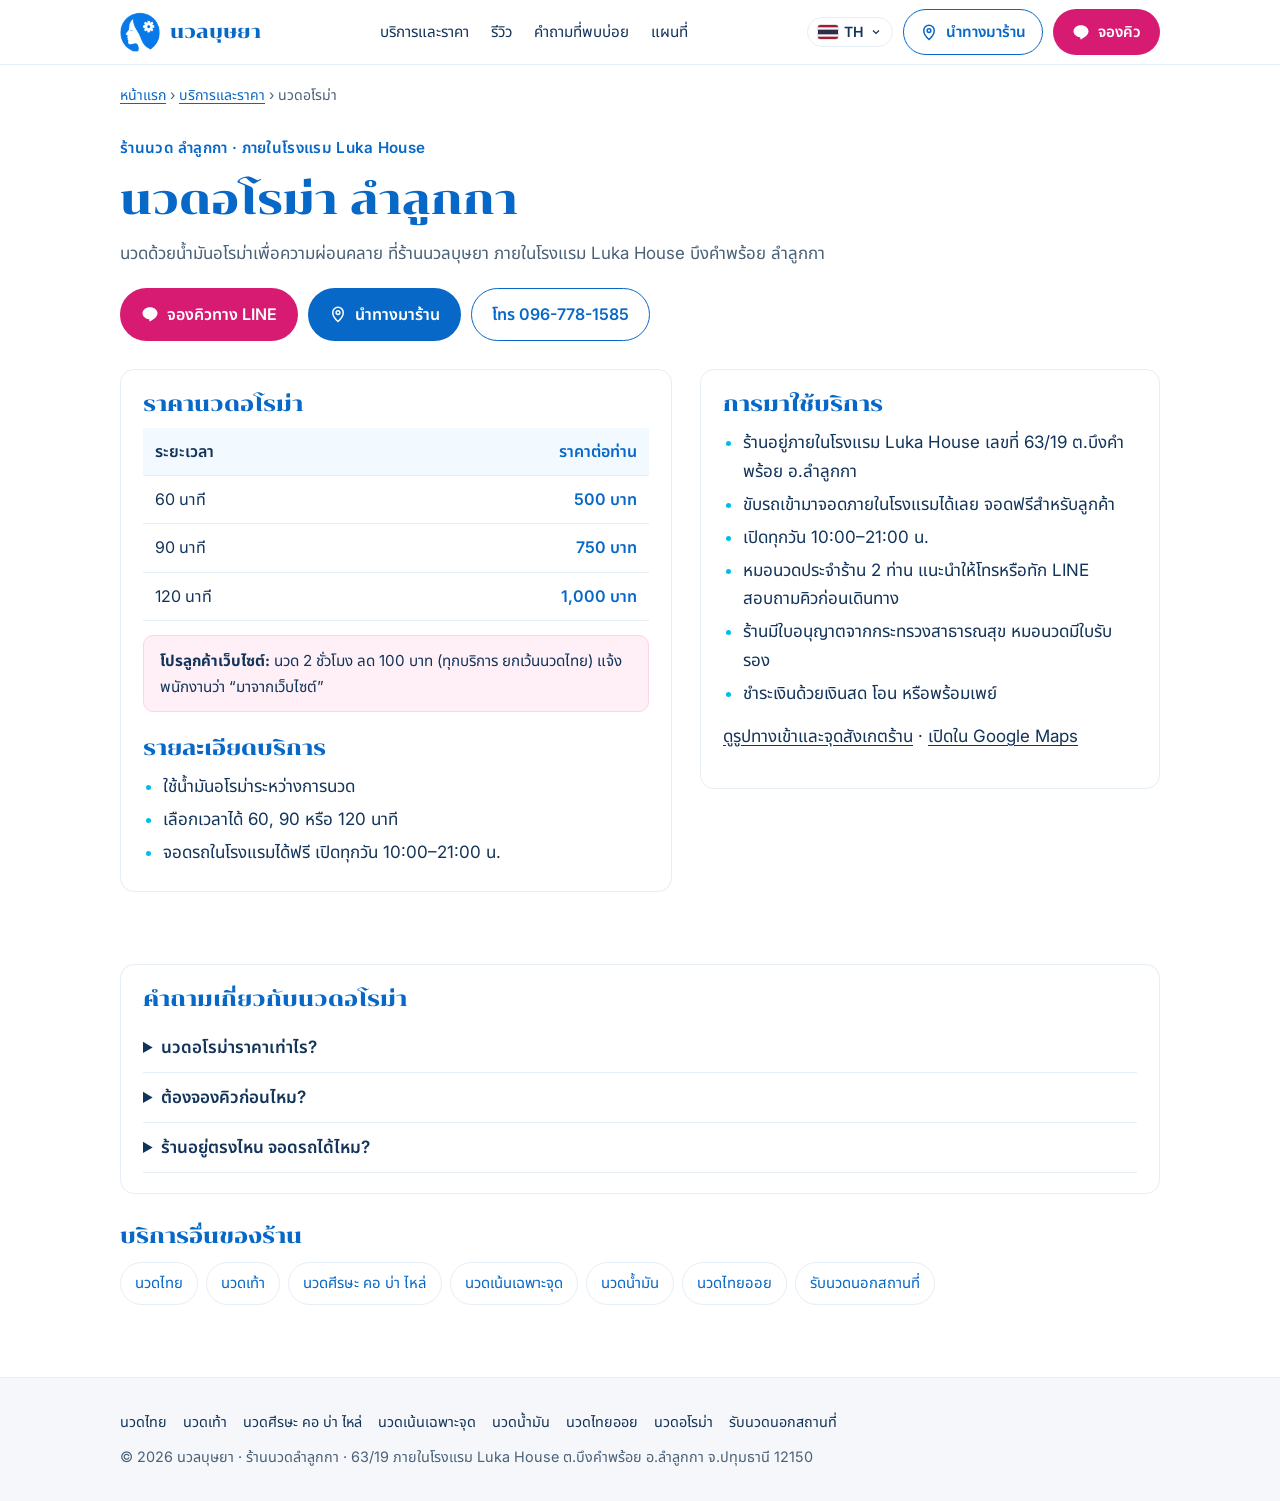
==== aromatherapy/index.html @ 7449d1d4 "Bright Blue Minimal Wellness redesign New theme.css design system (brand blue/cyan/pink on white, na" ====
<!doctype html>
<html lang="th">
<head>
<meta charset="utf-8">
<meta name="viewport" content="width=device-width, initial-scale=1">
<!-- Google Tag Manager -->
<script id="gtm-loader">(function(w,d,s,l,i){w[l]=w[l]||[];w[l].push({'gtm.start':
new Date().getTime(),event:'gtm.js'});var f=d.getElementsByTagName(s)[0],
j=d.createElement(s),dl=l!='dataLayer'?'&l='+l:'';j.async=true;j.src=
'https://www.googletagmanager.com/gtm.js?id='+i+dl;f.parentNode.insertBefore(j,f);
})(window,document,'script','dataLayer','GTM-5KD9B98P');</script>
<script src="/scripts/track.js" defer></script>
<!-- End Google Tag Manager -->
<script src="/scripts/lang-menu.js" defer></script>
<title>นวดอโรม่า ลำลูกกา 500 บาท/60 นาที | นวลบุษยา Luka House</title>
<meta name="description" content="นวดอโรม่าที่ร้านนวลบุษยา ในโรงแรม Luka House บึงคำพร้อย ลำลูกกา 60 นาที 500 บาท · 90 นาที 750 บาท · 120 นาที 1,000 บาท เปิดทุกวัน 10:00–21:00 น. จอดรถฟรี โทร 096-778-1585">
<link rel="canonical" href="https://nualbusaya.com/aromatherapy/">
<link rel="icon" type="image/png" sizes="256x256" href="/favicon.png">
<link rel="apple-touch-icon" sizes="256x256" href="/favicon.png">
<meta property="og:type" content="website">
<meta property="og:url" content="https://nualbusaya.com/aromatherapy/">
<meta property="og:title" content="นวดอโรม่า ลำลูกกา 500 บาท/60 นาที | นวลบุษยา Luka House">
<meta property="og:description" content="นวดอโรม่าที่ร้านนวลบุษยา ในโรงแรม Luka House บึงคำพร้อย ลำลูกกา 60 นาที 500 บาท · 90 นาที 750 บาท · 120 นาที 1,000 บาท เปิดทุกวัน 10:00–21:00 น. จอดรถฟรี โทร 096-778-1585">
<meta property="og:image" content="https://nualbusaya.com/img/shop-thai-massage.jpg">
<meta property="og:locale" content="th_TH">
<meta property="og:site_name" content="นวลบุษยา Nualbusaya">
<meta name="twitter:card" content="summary_large_image">
<meta name="theme-color" content="#4e6b55">
<link rel="preconnect" href="https://fonts.googleapis.com">
<link rel="preconnect" href="https://fonts.gstatic.com" crossorigin>
<link href="https://fonts.googleapis.com/css2?family=Chonburi&family=Inter:wght@400;500;600&family=Noto+Sans+Thai:wght@400;500;600&family=Noto+Serif+Thai:wght@500;600&display=swap" rel="stylesheet">
<link rel="stylesheet" href="/styles/site.css">
<link rel="stylesheet" href="/styles/theme.css">
<script type="application/ld+json">
{
  "@context": "https://schema.org",
  "@graph": [
    {
      "@type": "HealthAndBeautyBusiness",
      "@id": "https://nualbusaya.com/#business",
      "name": "นวลบุษยา Nualbusaya",
      "url": "https://nualbusaya.com/",
      "telephone": "+66967781585",
      "address": {
        "@type": "PostalAddress",
        "streetAddress": "63/19 ภายในโรงแรม Luka House ตำบลบึงคำพร้อย",
        "addressLocality": "ลำลูกกา",
        "addressRegion": "ปทุมธานี",
        "postalCode": "12150",
        "addressCountry": "TH"
      }
    },
    {
      "@type": "Service",
      "@id": "https://nualbusaya.com/aromatherapy/#service",
      "name": "นวดอโรม่า",
      "alternateName": "Aromatherapy Massage",
      "serviceType": "นวดอโรม่า",
      "description": "นวดด้วยน้ำมันอโรม่าเพื่อความผ่อนคลาย ที่ร้านนวลบุษยา ภายในโรงแรม Luka House บึงคำพร้อย ลำลูกกา",
      "url": "https://nualbusaya.com/aromatherapy/",
      "provider": {
        "@id": "https://nualbusaya.com/#business"
      },
      "areaServed": {
        "@type": "City",
        "name": "ลำลูกกา"
      },
      "offers": [
        {
          "@type": "Offer",
          "name": "นวดอโรม่า 60 นาที",
          "price": 500,
          "priceCurrency": "THB",
          "url": "https://nualbusaya.com/aromatherapy/"
        },
        {
          "@type": "Offer",
          "name": "นวดอโรม่า 90 นาที",
          "price": 750,
          "priceCurrency": "THB",
          "url": "https://nualbusaya.com/aromatherapy/"
        },
        {
          "@type": "Offer",
          "name": "นวดอโรม่า 120 นาที",
          "price": 1000,
          "priceCurrency": "THB",
          "url": "https://nualbusaya.com/aromatherapy/"
        }
      ]
    },
    {
      "@type": "BreadcrumbList",
      "itemListElement": [
        {
          "@type": "ListItem",
          "position": 1,
          "name": "นวลบุษยา",
          "item": "https://nualbusaya.com/"
        },
        {
          "@type": "ListItem",
          "position": 2,
          "name": "บริการและราคา",
          "item": "https://nualbusaya.com/#menu"
        },
        {
          "@type": "ListItem",
          "position": 3,
          "name": "นวดอโรม่า",
          "item": "https://nualbusaya.com/aromatherapy/"
        }
      ]
    }
  ]
}
</script>
</head>
<body>
<!-- Google Tag Manager (noscript) -->
<noscript><iframe src="https://www.googletagmanager.com/ns.html?id=GTM-5KD9B98P" height="0" width="0" style="display:none;visibility:hidden" title="Google Tag Manager"></iframe></noscript>
<!-- End Google Tag Manager (noscript) -->
<a class="skip-link" href="#top">ข้ามไปเนื้อหาหลัก</a>
<header>
  <div class="wrap bar">
    <a class="brand" href="/" aria-label="นวลบุษยา หน้าแรก">
      <img src="/img/icon-blue.png" alt="" width="40" height="40">
      <b>นวลบุษยา</b>
    </a>
    <nav aria-label="เมนูหลัก">
      <a href="/#menu">บริการและราคา</a>
      <a href="/#reviews">รีวิว</a>
      <a href="/#faq">คำถามที่พบบ่อย</a>
      <a href="/#location">แผนที่</a>
    </nav>
    <div class="header-actions">
    <details class="lang-menu">
      <summary aria-label="เปลี่ยนภาษา / Change language"><img src="/img/flag-th.svg" alt="" width="20" height="14"><span>TH</span><svg class="caret" viewBox="0 0 24 24" fill="none" stroke="currentColor" stroke-width="2.4" aria-hidden="true"><path d="m6 9 6 6 6-6"/></svg></summary>
      <ul>
        <li><a href="/aromatherapy/" lang="th" hreflang="th" aria-current="true"><img src="/img/flag-th.svg" alt="" width="20" height="14">ภาษาไทย</a></li>
        <li><a href="/en/" lang="en" hreflang="en"><img src="/img/flag-gb.svg" alt="" width="20" height="14">English</a></li>
      </ul>
    </details>
    <a class="btn btn-ghost header-directions" href="https://www.google.com/maps/dir/?api=1&amp;destination=13.9320524,100.7484876" target="_blank" rel="noopener" style="padding:9px 16px;font-size:.95rem"><svg viewBox="0 0 24 24" fill="none" stroke="currentColor" stroke-width="2" aria-hidden="true"><path d="M12 22s7-6.1 7-12a7 7 0 1 0-14 0c0 5.9 7 12 7 12z"/><circle cx="12" cy="10" r="2.5"/></svg>นำทางมาร้าน</a>
    <a class="btn btn-book header-book" href="https://line.me/R/ti/p/@288ojpuq" target="_blank" rel="noopener"><svg viewBox="0 0 24 24" fill="currentColor" aria-hidden="true"><path d="M12 3C6.5 3 2 6.6 2 11c0 3.9 3.5 7.2 8.3 7.9.3.1.8.2.9.5.1.3.1.7 0 1l-.1.9c0 .3-.2 1 .9.5s5.9-3.5 8-5.9C21.4 14.3 22 12.7 22 11c0-4.4-4.5-8-10-8z"/></svg>จองคิว</a>
    </div>
  </div>
</header>

<main id="top">
  <div class="wrap crumbs"><a href="/">หน้าแรก</a> › <a href="/#menu">บริการและราคา</a> › นวดอโรม่า</div>
  <section class="page-hero">
    <div class="wrap">
      <div class="eyebrow">ร้านนวด ลำลูกกา · ภายในโรงแรม Luka House</div>
      <h1>นวดอโรม่า ลำลูกกา</h1>
      <p class="lead">นวดด้วยน้ำมันอโรม่าเพื่อความผ่อนคลาย ที่ร้านนวลบุษยา ภายในโรงแรม Luka House บึงคำพร้อย ลำลูกกา</p>
      <div class="btns">
          <a class="btn btn-primary" href="https://www.google.com/maps/dir/?api=1&amp;destination=13.9320524,100.7484876" target="_blank" rel="noopener"><svg viewBox="0 0 24 24" fill="none" stroke="currentColor" stroke-width="2" aria-hidden="true"><path d="M12 22s7-6.1 7-12a7 7 0 1 0-14 0c0 5.9 7 12 7 12z"/><circle cx="12" cy="10" r="2.5"/></svg>นำทางมาร้าน</a>
          <a class="btn btn-ghost" href="tel:+66967781585">โทร 096-778-1585</a>
          <a class="btn btn-book" href="https://line.me/R/ti/p/@288ojpuq" target="_blank" rel="noopener"><svg viewBox="0 0 24 24" fill="currentColor" aria-hidden="true"><path d="M12 3C6.5 3 2 6.6 2 11c0 3.9 3.5 7.2 8.3 7.9.3.1.8.2.9.5.1.3.1.7 0 1l-.1.9c0 .3-.2 1 .9.5s5.9-3.5 8-5.9C21.4 14.3 22 12.7 22 11c0-4.4-4.5-8-10-8z"/></svg>จองคิวทาง LINE</a>
        </div>
    </div>
  </section>
  <section style="padding-top:20px">
    <div class="wrap page-grid">
      <div class="panel">
        <h2>ราคานวดอโรม่า</h2>
        <table class="price-table">
          <thead><tr><th scope="col">ระยะเวลา</th><th scope="col">ราคาต่อท่าน</th></tr></thead>
          <tbody>
              <tr><td>60 นาที</td><td>500 บาท</td></tr>
              <tr><td>90 นาที</td><td>750 บาท</td></tr>
              <tr><td>120 นาที</td><td>1,000 บาท</td></tr>
          </tbody>
        </table>
        <p class="promo-note"><strong>โปรลูกค้าเว็บไซต์:</strong> นวด 2 ชั่วโมง ลด 100 บาท (ทุกบริการ ยกเว้นนวดไทย) แจ้งพนักงานว่า “มาจากเว็บไซต์”</p>
        <h2 style="margin-top:22px">รายละเอียดบริการ</h2>
        <ul class="ticks">
            <li>ใช้น้ำมันอโรม่าระหว่างการนวด</li>
            <li>เลือกเวลาได้ 60, 90 หรือ 120 นาที</li>
            <li>จอดรถในโรงแรมได้ฟรี เปิดทุกวัน 10:00–21:00 น.</li>
        </ul>
      </div>
      <div class="panel">
        <h2>การมาใช้บริการ</h2>
        <ul class="ticks">
            <li>ร้านอยู่ภายในโรงแรม Luka House เลขที่ 63/19 ต.บึงคำพร้อย อ.ลำลูกกา</li>
            <li>ขับรถเข้ามาจอดภายในโรงแรมได้เลย จอดฟรีสำหรับลูกค้า</li>
            <li>เปิดทุกวัน 10:00–21:00 น.</li>
            <li>หมอนวดประจำร้าน 2 ท่าน แนะนำให้โทรหรือทัก LINE สอบถามคิวก่อนเดินทาง</li>
            <li>ร้านมีใบอนุญาตจากกระทรวงสาธารณสุข หมอนวดมีใบรับรอง</li>
            <li>ชำระเงินด้วยเงินสด โอน หรือพร้อมเพย์</li>
          </ul>
        <p style="margin-top:14px"><a href="/#photos">ดูรูปทางเข้าและจุดสังเกตร้าน</a> · <a href="https://maps.google.com/?cid=15830764363691679197" target="_blank" rel="noopener">เปิดใน Google Maps</a></p>
      </div>
    </div>
  </section>
  <section style="padding-top:0">
    <div class="wrap">
      <div class="panel faq-mini">
        <h2>คำถามเกี่ยวกับนวดอโรม่า</h2>
        <details><summary>นวดอโรม่าราคาเท่าไร?</summary><p>60 นาที 500 บาท · 90 นาที 750 บาท · 120 นาที 1,000 บาท ราคาต่อท่าน</p></details>
        <details><summary>ต้องจองคิวก่อนไหม?</summary><p>ร้านมีหมอนวดประจำ 2 ท่าน แนะนำให้โทร 096-778-1585 หรือทัก LINE @288ojpuq สอบถามคิวก่อนเดินทาง</p></details>
        <details><summary>ร้านอยู่ตรงไหน จอดรถได้ไหม?</summary><p>อยู่ภายในโรงแรม Luka House ต.บึงคำพร้อย อ.ลำลูกกา ขับรถเข้ามาจอดภายในโรงแรมได้ฟรี</p></details>
      </div>
      <h2 style="margin:28px 0 12px;font-size:1.3rem">บริการอื่นของร้าน</h2>
      <ul class="other-services"><li><a href="/thai-massage/">นวดไทย</a></li><li><a href="/foot-massage/">นวดเท้า</a></li><li><a href="/head-neck-shoulder/">นวดศีรษะ คอ บ่า ไหล่</a></li><li><a href="/deep-tissue/">นวดเน้นเฉพาะจุด</a></li><li><a href="/oil-massage/">นวดน้ำมัน</a></li><li><a href="/thai-oil/">นวดไทยออย</a></li><li><a href="/outcall/">รับนวดนอกสถานที่</a></li></ul>
    </div>
  </section>
</main>
<footer>
  <div class="wrap row" style="flex-direction:column;align-items:flex-start;gap:10px">
    <nav class="footer-links" aria-label="บริการทั้งหมด"><a href="/thai-massage/">นวดไทย</a><a href="/foot-massage/">นวดเท้า</a><a href="/head-neck-shoulder/">นวดศีรษะ คอ บ่า ไหล่</a><a href="/deep-tissue/">นวดเน้นเฉพาะจุด</a><a href="/oil-massage/">นวดน้ำมัน</a><a href="/thai-oil/">นวดไทยออย</a><a href="/aromatherapy/">นวดอโรม่า</a><a href="/outcall/">รับนวดนอกสถานที่</a></nav>
    <span>© 2026 นวลบุษยา · ร้านนวดลำลูกกา · 63/19 ภายในโรงแรม Luka House ต.บึงคำพร้อย อ.ลำลูกกา จ.ปทุมธานี 12150</span>
  </div>
</footer>
<div class="dock" aria-label="นำทางและติดต่อร้าน">
  <a class="btn btn-primary" href="https://www.google.com/maps/dir/?api=1&amp;destination=13.9320524,100.7484876" target="_blank" rel="noopener">นำทางมาร้าน</a>
  <a class="btn btn-ghost" href="tel:+66967781585">โทร</a>
  <a class="btn btn-book" href="https://line.me/R/ti/p/@288ojpuq" target="_blank" rel="noopener">จองคิว LINE</a>
</div>
</body>
</html>
---- styles/site.css ----
/* Generated from index.html by tools/build_pages.py; do not edit by hand. */
:root{
  --bg:#f7f2ea; --surface:#fffdf9; --ink:#2f2a24; --muted:#6f665c;
  --brown:#6b4e2e; --gold:#a27b4b; --sage:#4e6b55; --sage-soft:#e6ece4;
  --line:#e7ddd0; --line-green:#087c38; --radius:14px;
  --shadow:0 1px 2px rgba(47,42,36,.06),0 8px 24px rgba(47,42,36,.06);
}
*{box-sizing:border-box}
html{scroll-behavior:smooth}
body{margin:0;background:var(--bg);color:var(--ink);font:400 17px/1.7 "Noto Sans Thai",system-ui,sans-serif;-webkit-font-smoothing:antialiased}
img{max-width:100%;display:block}
a{color:inherit}
h1,h2,h3{font-family:"Noto Serif Thai",serif;font-weight:600;line-height:1.3;margin:0;color:var(--brown)}
.wrap{max-width:1080px;margin:0 auto;padding:0 20px}
.en{display:block;font:500 .78em/1.4 "Noto Sans Thai",sans-serif;color:var(--muted);letter-spacing:.02em}

/* header */
header{position:sticky;top:0;z-index:20;background:rgba(247,242,234,.92);backdrop-filter:blur(8px);border-bottom:1px solid var(--line)}
.bar{display:flex;align-items:center;justify-content:space-between;height:64px}
.brand{display:flex;align-items:center;gap:10px;text-decoration:none}
.brand img{height:40px;width:auto}
.brand b{font:600 1.15rem "Noto Serif Thai",serif;color:var(--brown)}
nav{display:flex;gap:22px;font-size:.95rem}
nav a{text-decoration:none;color:var(--muted)}
nav a:hover{color:var(--brown)}
@media (max-width:720px){
  .bar{height:auto;min-height:64px;flex-wrap:wrap;padding-top:10px;gap:8px}
  nav{order:3;flex-basis:100%;min-width:0;flex-wrap:wrap;gap:4px 18px;padding:4px 0 10px;font-size:.85rem;justify-content:center}
  nav a{padding:6px 0}
  section{scroll-margin-top:122px}
}

/* buttons */
.btns{display:flex;flex-wrap:wrap;gap:10px}
.btn{display:inline-flex;align-items:center;gap:8px;padding:12px 20px;border-radius:999px;font-weight:600;text-decoration:none;font-size:1rem;border:1px solid transparent;transition:transform .15s ease,box-shadow .15s ease}
.btn:hover{transform:translateY(-1px);box-shadow:var(--shadow)}
.btn svg{width:18px;height:18px;flex:none}
.btn-primary{background:var(--sage);color:#fff}
.btn-line{background:var(--line-green);color:#fff}
.btn-ghost{background:var(--surface);border-color:var(--line);color:var(--brown)}

/* hero */
.hero{padding:48px 0 40px}
.hero-grid{display:grid;grid-template-columns:1.05fr 1fr;gap:40px;align-items:center}
.eyebrow{color:var(--sage);font-weight:600;font-size:.95rem;margin-bottom:10px}
.hero h1{font-size:clamp(2rem,4.6vw,3.1rem)}
.hero p.lead{color:var(--muted);font-size:1.08rem;margin:14px 0 24px}
.hero-photo{border-radius:20px;overflow:hidden;box-shadow:var(--shadow);aspect-ratio:4/3}
.hero-photo img{width:100%;height:100%;object-fit:cover}
@media (max-width:820px){.hero-grid{grid-template-columns:1fr;gap:28px}.hero{padding-top:28px}}

/* facts */
.facts{display:grid;grid-template-columns:repeat(4,1fr);gap:12px;margin-top:8px}
.fact{background:var(--surface);border:1px solid var(--line);border-radius:var(--radius);padding:16px}
.fact small{display:block;color:var(--muted);font-size:.82rem}
.fact strong{font-weight:600;color:var(--ink)}
@media (max-width:820px){.facts{grid-template-columns:repeat(2,1fr)}}

section{padding:56px 0;scroll-margin-top:64px}
.section-head{margin-bottom:24px}
.section-head p{color:var(--muted);margin:8px 0 0}
h2{font-size:clamp(1.6rem,3vw,2.1rem)}

/* menu */
.menu{display:grid;grid-template-columns:repeat(auto-fill,minmax(min(100%,300px),1fr));gap:14px}
.item{background:var(--surface);border:1px solid var(--line);border-radius:var(--radius);padding:18px 20px}
.item h3{font-size:1.18rem}
.item p{color:var(--muted);font-size:.93rem;margin:6px 0 12px}
.prices{display:grid;grid-template-columns:repeat(3,1fr);gap:6px;margin:0;padding:0;list-style:none}
.prices li{background:var(--sage-soft);border-radius:10px;padding:8px 6px;text-align:center;line-height:1.35}
.prices small{display:block;font-size:.78rem;color:var(--sage)}
.prices b{font-size:1.05rem;color:var(--ink);font-variant-numeric:tabular-nums}
.note{color:var(--muted);font-size:.88rem;margin-top:16px}

/* about */
.about{background:var(--surface);border-top:1px solid var(--line);border-bottom:1px solid var(--line)}
.about-grid{display:grid;grid-template-columns:1fr 1.1fr;gap:40px;align-items:center}
.about-photo{border-radius:20px;overflow:hidden;aspect-ratio:3/4;max-height:520px;box-shadow:var(--shadow)}
.about-photo img{width:100%;height:100%;object-fit:cover;object-position:top}
.checks{list-style:none;padding:0;margin:18px 0 0;display:grid;gap:10px}
.checks li{display:flex;gap:10px;align-items:flex-start}
.checks svg{width:20px;height:20px;color:var(--sage);flex:none;margin-top:4px}
@media (max-width:820px){.about-grid{grid-template-columns:1fr}.about-photo{max-height:420px}}

/* location */
.loc-grid{display:grid;grid-template-columns:1fr 1.3fr;gap:28px;align-items:stretch}
.card{background:var(--surface);border:1px solid var(--line);border-radius:var(--radius);padding:22px}
.card dl{margin:0;display:grid;gap:14px}
.card dt{font-size:.82rem;color:var(--muted)}
.card dd{margin:0;font-weight:500}
.map{border-radius:var(--radius);overflow:hidden;border:1px solid var(--line);min-height:320px}
.map iframe{width:100%;height:100%;min-height:320px;border:0;display:block}
@media (max-width:820px){.loc-grid{grid-template-columns:1fr}}

footer{padding:32px 0 110px;color:var(--muted);font-size:.9rem;border-top:1px solid var(--line)}
footer .row{display:flex;flex-wrap:wrap;gap:16px;justify-content:space-between;align-items:center}
footer a{color:var(--brown)}

/* mobile action bar */
.dock{position:fixed;left:0;right:0;bottom:0;z-index:30;display:none;gap:8px;padding:10px 12px calc(10px + env(safe-area-inset-bottom));background:rgba(255,253,249,.96);border-top:1px solid var(--line);backdrop-filter:blur(8px)}
.dock a{flex:1;min-width:0;justify-content:center;padding:12px 8px;font-size:.95rem;min-height:48px}
.dock a:first-child{flex:1.7}
.visit-hours{color:var(--sage);margin:12px 0 6px}
.visit-arrival{font-size:.9rem;color:var(--muted);margin:14px 0 0}
.visit-arrival a{text-underline-offset:3px}
@media (max-width:720px){.dock{display:flex}footer{padding-bottom:110px}}
@media (min-width:721px){footer{padding-bottom:32px}}
:focus-visible{outline:3px solid var(--gold);outline-offset:2px;border-radius:6px}

/* reviews */
.rv-summary{display:flex;flex-wrap:wrap;align-items:center;gap:14px 20px;margin-bottom:22px}
.rv-score{font:600 2.6rem/1 "Noto Serif Thai",serif;color:var(--brown)}
.stars{color:#e0a526;letter-spacing:1px;font-size:1.05rem}
.rv-count{color:var(--muted);font-size:.92rem}
.rv-grid{display:grid;grid-template-columns:repeat(auto-fill,minmax(min(100%,280px),1fr));gap:14px}
.rv{background:var(--surface);border:1px solid var(--line);border-radius:var(--radius);padding:18px 20px;display:flex;flex-direction:column;gap:10px}
.rv-head{display:flex;align-items:center;gap:10px}
.rv-head img{width:36px;height:36px;border-radius:50%;flex:none;background:var(--sage-soft)}
.rv-head a{font-weight:600;text-decoration:none;color:var(--ink)}
.rv-head small{display:block;color:var(--muted);font-size:.8rem}
.rv p{margin:0;font-size:.95rem;color:var(--ink);display:-webkit-box;-webkit-line-clamp:6;-webkit-box-orient:vertical;overflow:hidden}
.rv-attr{color:var(--muted);font-size:.8rem;margin-top:14px}

/* gallery */
.gal-grid{display:grid;grid-template-columns:repeat(3,1fr);gap:10px}
.gal-grid figure{margin:0;position:relative;border-radius:12px;overflow:hidden;background:var(--sage-soft);aspect-ratio:1/1}
.gal-grid img{width:100%;height:100%;object-fit:cover}
.gal-grid figcaption{position:absolute;left:0;right:0;bottom:0;padding:16px 8px 6px;font-size:.72rem;color:#fff;background:linear-gradient(transparent,rgba(0,0,0,.55))}
.gal-grid figcaption a{color:#fff;text-decoration:none}
@media (max-width:720px){.gal-grid{grid-template-columns:repeat(2,1fr)}}
.skip-link{position:fixed;top:-100px;left:16px;z-index:100;background:var(--surface);color:var(--brown);padding:12px 18px;border:2px solid var(--sage);border-radius:8px}
.skip-link:focus{top:8px}
.hero h1 .hero-service{display:block;font-size:.55em;line-height:1.6;margin-top:8px}
.starting-price{display:inline-block;margin:0 0 16px;padding:8px 14px;background:var(--sage-soft);border-radius:10px;color:#304b36;font-weight:600}
.trust-note{margin:16px 0 0;font-size:.92rem;color:var(--sage)}
@media (max-width:720px){section,.item{scroll-margin-top:180px}.hero{padding-top:24px}}
.faq-list{display:grid;gap:10px}
.faq-list details{background:var(--surface);border:1px solid var(--line);border-radius:var(--radius);padding:16px 20px}
.faq-list summary{cursor:pointer;font-weight:600;color:var(--brown);min-height:24px}
.faq-list p{margin:12px 0 0;color:var(--muted)}
.faq-list a{color:var(--brown)}
.item{scroll-margin-top:130px}
.rv-summary [hidden]{display:none}
@media (prefers-reduced-motion:reduce){html{scroll-behavior:auto}.btn{transition:none}.btn:hover{transform:none}}
.shop-photos{display:grid;grid-template-columns:repeat(4,minmax(0,1fr));gap:14px}
.shop-photos figure{margin:0;min-width:0;background:var(--surface);border:1px solid var(--line);border-radius:var(--radius);overflow:hidden}
.shop-photos a{display:block}
.shop-photos img{width:100%;height:auto;aspect-ratio:3/4;object-fit:cover}
.shop-photos figcaption{padding:12px;font-size:.88rem;color:var(--muted)}
@media (max-width:820px){.shop-photos{grid-template-columns:repeat(2,minmax(0,1fr))}}
@media (max-width:420px){.shop-photos{gap:10px}.shop-photos figcaption{padding:10px;font-size:.8rem}}
.parking-callout{margin:0 0 18px;padding:12px 16px;border-left:4px solid var(--sage);border-radius:0 10px 10px 0;background:var(--sage-soft);color:#304b36;font-size:.98rem}
.hero p.lead{margin-bottom:16px}
.social-icon{display:inline-flex;align-items:center;justify-content:center;width:48px;height:48px;flex:none;border:1px solid var(--line);border-radius:50%;background:var(--surface);color:var(--brown);text-decoration:none}
.social-icon svg{width:24px;height:24px}
.social-icon:hover{background:var(--sage-soft);border-color:var(--sage)}
.social-facebook{color:#0866ff}.social-instagram{color:#a82671}.social-tiktok{color:#202020}
.offer-dialog{width:min(440px,calc(100% - 32px));max-height:calc(100dvh - 40px);padding:28px;border:1px solid var(--line);border-radius:22px;background:var(--surface);color:var(--ink);box-shadow:0 24px 90px #0003;overflow:auto}
.offer-dialog::backdrop{background:rgba(28,35,29,.55)}
.offer-close{position:absolute;right:10px;top:10px;width:44px;height:44px;border:0;border-radius:50%;background:var(--sage-soft);color:var(--brown);font-size:1.5rem;cursor:pointer}
.offer-kicker{color:var(--sage);font-weight:600;font-size:.88rem;margin:10px 32px 12px 0}
.offer-dialog h2{font-size:1.6rem}
.offer-discount{font-size:2rem;font-weight:600;color:var(--sage);margin:14px 0 4px}
.offer-price{margin:0;color:var(--muted)}
.offer-price strong{color:var(--brown);font-size:1.4rem}
.offer-instruction{margin:18px 0 22px}
.offer-dialog .btn{justify-content:center;width:100%}
.offer-reopen{border:1px solid var(--sage);background:var(--sage-soft);color:#304b36;padding:10px 16px;border-radius:10px;font:inherit;cursor:pointer}

/* generated pages */
.crumbs{font-size:.88rem;color:var(--muted);padding-top:18px}
.crumbs a{color:var(--muted)}
.page-hero{padding:28px 0 8px}
.page-hero h1{font-size:clamp(1.8rem,4vw,2.6rem)}
.page-hero .lead{color:var(--muted);font-size:1.06rem;margin:12px 0 20px;max-width:46em}
.page-grid{display:grid;grid-template-columns:1.2fr 1fr;gap:28px;align-items:start}
@media (max-width:820px){.page-grid{grid-template-columns:1fr}}
.panel{background:var(--surface);border:1px solid var(--line);border-radius:var(--radius);padding:20px 22px}
.panel h2{font-size:1.3rem;margin-bottom:10px}
.price-table{width:100%;border-collapse:collapse;font-size:1rem}
.price-table th,.price-table td{text-align:left;padding:10px 4px;border-bottom:1px solid var(--line)}
.price-table td:last-child,.price-table th:last-child{text-align:right;font-weight:600;color:var(--brown)}
.ticks{margin:8px 0 0;padding-left:1.2em}
.ticks li{margin:4px 0}
.promo-note{background:var(--sage-soft);border-radius:var(--radius);padding:12px 16px;margin-top:14px;font-size:.95rem}
.other-services{display:flex;flex-wrap:wrap;gap:8px;margin:0;padding:0;list-style:none}
.other-services a{display:inline-block;padding:8px 14px;border:1px solid var(--line);border-radius:999px;background:var(--surface);text-decoration:none;color:var(--brown);font-size:.93rem}
.faq-mini details{border-bottom:1px solid var(--line);padding:10px 0}
.faq-mini summary{cursor:pointer;font-weight:600}
.footer-links{display:flex;flex-wrap:wrap;gap:6px 16px;font-size:.9rem}
.footer-links a{color:var(--muted)}
.lang-switch{font-size:.9rem;color:var(--muted)}
.page-gallery{max-width:760px;border-radius:var(--radius)}
/* language dropdown (shared with generated pages via tools/build_pages.py) */
.header-actions{display:flex;align-items:center;gap:10px}
.lang-menu{position:relative}
.lang-menu summary{list-style:none;display:flex;align-items:center;gap:6px;cursor:pointer;padding:7px 10px;border:1px solid var(--line);border-radius:999px;background:var(--surface);font-size:.88rem;font-weight:600;color:var(--brown);line-height:1}
.lang-menu summary::-webkit-details-marker{display:none}
.lang-menu summary:hover{border-color:var(--gold)}
.lang-menu img{width:20px;height:14px;object-fit:cover;border-radius:2px;box-shadow:0 0 0 1px rgba(0,0,0,.1);flex:none}
.lang-menu .caret{width:12px;height:12px;transition:transform .15s ease}
.lang-menu[open] .caret{transform:rotate(180deg)}
.lang-menu ul{position:absolute;right:0;top:calc(100% + 6px);z-index:40;min-width:160px;margin:0;padding:6px;list-style:none;background:var(--surface);border:1px solid var(--line);border-radius:12px;box-shadow:var(--shadow)}
.lang-menu li a{display:flex;align-items:center;gap:10px;padding:9px 10px;border-radius:8px;text-decoration:none;color:var(--ink);font-size:.93rem}
.lang-menu li a:hover,.lang-menu li a[aria-current="true"]{background:var(--sage-soft)}
@media (max-width:720px){.lang-menu summary span{display:none}}

/* Photo gallery card (homepage Thai massage card and /thai-massage/): swipeable on its own,
   arrows added by scripts/services.js. */
.service-gallery { position: relative; overflow: hidden; }
.service-gallery .service-gallery-track {
  display: flex;
  overflow-x: auto;
  scroll-snap-type: x mandatory;
  overscroll-behavior-x: contain;
  scrollbar-width: none;
}
.service-gallery .service-gallery-track::-webkit-scrollbar { display: none; }
.service-gallery .service-gallery-track:focus-visible { outline: 3px solid var(--wellness-plum); outline-offset: -3px; }
.service-gallery .service-gallery-slide { flex: 0 0 100%; margin: 0; scroll-snap-align: start; }
/* Show the whole photo (owner request): 4:3 frame matches the photos, contain never crops. */
.service-gallery .service-gallery-slide img { display: block; width: 100%; height: auto; aspect-ratio: 4 / 3; object-fit: contain; background: #eee2dd; }
.service-gallery .service-gallery-btn {
  position: absolute;
  top: 50%;
  transform: translateY(-50%);
  display: inline-flex;
  align-items: center;
  justify-content: center;
  width: 40px;
  height: 40px;
  padding: 0;
  border: 0;
  border-radius: 50%;
  background: rgb(253 249 238 / 90%);
  color: var(--wellness-plum);
  box-shadow: 0 2px 8px rgb(42 39 35 / 18%);
  cursor: pointer;
}
.service-gallery .service-gallery-btn[hidden] { display: none; }
.service-gallery .service-gallery-btn svg { width: 20px; height: 20px; }
.service-gallery .service-gallery-prev { left: 10px; }
.service-gallery .service-gallery-next { right: 10px; }
.service-gallery .service-gallery-btn:hover:not(:disabled) { background: var(--wellness-paper); }
.service-gallery .service-gallery-btn:disabled { opacity: .35; cursor: default; }
.service-gallery .service-gallery-btn:focus-visible { outline: 3px solid var(--wellness-plum); outline-offset: 2px; }
.service-gallery .service-gallery-count {
  position: absolute;
  right: 12px;
  bottom: 10px;
  padding: 2px 9px;
  border-radius: 999px;
  background: rgb(42 39 35 / 62%);
  color: #fffcf5;
  font-size: .72rem;
  letter-spacing: .04em;
}
.wellness-services .service-gallery .service-number {
  padding: 2px 8px;
  border-radius: 999px;
  background: rgb(253 249 238 / 85%);
}

/* Entrance photo card in #photos: portrait 3:4 frame like its neighbours, whole photo visible. */
.shop-photos .service-gallery-slide img { aspect-ratio: 3 / 4; object-fit: contain; background: rgb(0 0 0 / 14%); }
.shop-photos .service-gallery .service-gallery-btn { width: 34px; height: 34px; }
.shop-photos .service-gallery .service-gallery-prev { left: 6px; }
.shop-photos .service-gallery .service-gallery-next { right: 6px; }
---- styles/theme.css ----
/* Theme: "Bright Blue Minimal Wellness" (owner-approved brand colors, 22 Nov 2026).
   Loaded LAST on every page. Visual only: content, links, prices and tracking hooks are unchanged.
   Brand: Bright Blue #0879E8, Sky Cyan #00BCEB, Vibrant Pink #FF3792, White.
   Text-on-color uses slightly deeper shades so every label passes WCAG AA (4.5:1):
   blue text/buttons #0868C7 (5.5:1 with white), pink buttons #D81B72 (4.86:1 with white).
   Cyan is never used for text (2.2:1). Remove the <link> to this file to return to the base look. */
:root{
  --blue:#0879E8; --blue-ink:#0868C7; --blue-deep:#0757A8;
  --cyan:#00BCEB; --pink:#FF3792; --pink-ink:#D81B72; --pink-deep:#B8155F;
  --white:#FFFFFF; --navy:#12345A; --blue-50:#F2F9FF; --blue-100:#E5F3FF;
  --gray-50:#F5F7FA; --border:#E5EDF5; --text-muted:#4A6178;
  --font-display:"Chonburi","Noto Serif Thai",serif;
  --font-body:"Inter","Noto Sans Thai",system-ui,sans-serif;

  /* base site tokens (index.html inline CSS + generated pages) */
  --bg:var(--white); --surface:var(--white); --ink:var(--navy); --muted:var(--text-muted);
  --brown:var(--navy); --gold:var(--blue); --sage:var(--blue-ink); --sage-soft:var(--blue-50);
  --line:var(--border); --radius:14px; --shadow:0 6px 20px rgba(18,52,90,.08);

  /* services / reviews / outcall tokens */
  --wellness-ivory:var(--white); --wellness-paper:var(--white);
  --wellness-plum:var(--blue-ink); --wellness-plum-dark:var(--blue-deep);
  --wellness-muted:var(--text-muted); --wellness-gold:var(--blue-ink); --wellness-border:var(--border);
}

body{background:var(--white);color:var(--navy);font-family:var(--font-body)}
h1,h2{font-family:var(--font-display);font-weight:400;letter-spacing:0;color:var(--blue-ink);line-height:1.35}
h3{font-family:var(--font-body);font-weight:600;color:var(--navy);letter-spacing:-.005em}
h2{font-size:clamp(1.7rem,3.4vw,2.4rem)}
.en{color:var(--muted);font-family:var(--font-body)}
a{text-underline-offset:3px}

/* header: white, blue logo, pink booking CTA */
header{background:rgba(255,255,255,.96);border-bottom:1px solid var(--border)}
.brand b{font-family:var(--font-display);font-weight:400;color:var(--blue-ink)}
nav a{color:var(--navy)}
nav a:hover{color:var(--blue-ink)}
.header-actions{display:flex;align-items:center;gap:10px}
.header-book{padding:9px 18px;font-size:.95rem}
@media (max-width:720px){.header-directions{display:none}} /* the bottom dock keeps directions on phones */

/* buttons */
.btn{transition:background-color .2s ease,border-color .2s ease,color .2s ease,transform .2s ease,box-shadow .2s ease}
.btn:hover{transform:translateY(-1px);box-shadow:0 6px 16px rgba(18,52,90,.12)}
.btn-primary{background:var(--blue-ink);color:#fff}
.btn-primary:hover{background:var(--blue-deep)}
.btn-ghost{background:#fff;border-color:var(--blue-ink);color:var(--blue-ink)}
.btn-ghost:hover{background:var(--blue-50)}
.btn-book{background:var(--pink-ink);color:#fff}
.btn-book:hover{background:var(--pink-deep)}
.btn-line:hover{background:#066a30}
.btns .btn-book{order:-1} /* booking first wherever it appears (hero, service pages, English page) */

/* hero */
.hero{padding:44px 0 56px;background:linear-gradient(180deg,var(--blue-50) 0,#fff 70%)}
.hero h1{color:var(--blue-ink)}
.hero h1 .hero-service{font-family:var(--font-body);font-weight:600;color:var(--navy);font-size:.5em}
.hero p.lead{color:var(--muted)}
.eyebrow{color:var(--blue-ink);font-weight:600;letter-spacing:.02em}
.hero-photo{border-radius:18px;box-shadow:var(--shadow);aspect-ratio:20/13} /* same 800x520 shape as the owner's slideshow GIF */
/* hero slideshow: owner's GIF rebuilt from the real photos. 5 photos x 4s (3.2s hold + 0.8s crossfade), 20s loop.
   Slow and calm on purpose; stops on the first photo under prefers-reduced-motion. */
.hero-slideshow{position:relative}
.hero-slideshow img{position:absolute;inset:0;width:100%;height:100%;object-fit:cover;opacity:0;animation:hero-fade 20s linear infinite}
.hero-slideshow img:first-child{opacity:1}
.hero-slideshow img:nth-child(1){animation-delay:-.8s}
.hero-slideshow img:nth-child(2){animation-delay:3.2s}
.hero-slideshow img:nth-child(3){animation-delay:7.2s}
.hero-slideshow img:nth-child(4){animation-delay:11.2s}
.hero-slideshow img:nth-child(5){animation-delay:15.2s}
@keyframes hero-fade{0%{opacity:0}4%{opacity:1}20%{opacity:1}24%{opacity:0}100%{opacity:0}}
@media (prefers-reduced-motion:reduce){.hero-slideshow img{animation:none}}
@media (min-width:821px){.hero-grid{grid-template-columns:1fr 1.05fr;gap:56px}.hero-grid>.hero-photo{order:-1}}
/* parking note: calm light-blue panel (no glow/shine animation) */
.parking-callout{background:var(--blue-50);border:1px solid var(--border);border-left:4px solid var(--blue);border-radius:10px;color:var(--navy);padding:14px 18px;font-size:1rem}
.parking-callout strong{color:var(--blue-ink)}
.visit-hours,.trust-note{color:var(--navy)}
.starting-price{background:#fff;border:1px solid var(--border);border-radius:999px;color:var(--navy)}
.fact{background:var(--blue-50);border-color:var(--border)}

/* sections: mostly white, light-blue bands for services and reviews */
section{padding:72px 0}
.section-head{margin-bottom:28px}
.section-head p{color:var(--muted)}

/* services: white cards on a very light blue band */
.wellness-services{background:var(--blue-50);border-block:0;color:var(--navy)}
.wellness-services .services-eyebrow{color:var(--blue-ink)}
.wellness-services .services-eyebrow::before{background:var(--cyan)}
.wellness-services h2{color:var(--blue-ink)}
.wellness-services .services-heading{grid-template-columns:1fr;margin-bottom:24px}
.wellness-services .services-subtitle,.wellness-services .services-intro,.wellness-services .note{color:var(--muted)}
.wellness-services .services-welcome{background:#fff;border:1px solid var(--border);border-left:0;border-radius:14px}
.wellness-services .services-meta{border-bottom-color:var(--border);color:var(--navy)}
.wellness-services .services-grid{gap:28px}
.service-card,.wellness-services .item{background:#fff;border:1px solid var(--border);border-radius:16px;box-shadow:0 2px 10px rgba(18,52,90,.04)}
.wellness-services .service-card:hover{border-color:var(--blue-100);box-shadow:0 12px 28px rgba(18,52,90,.10)}
.wellness-services .service-card:focus-within{border-color:var(--blue)}
.service-visual{background:var(--blue-50)}
.service-visual,.service-visual img{border-radius:0}
.wellness-services .service-number{color:var(--blue-ink)}
.wellness-services .service-card h3{color:var(--navy)}
.wellness-services .service-more{color:var(--blue-ink)}
/* 60 / 90 / 120 minutes: three clear tiles, the starting price highlighted */
.wellness-services .prices li,.service-prices li{background:#fff;border:1px solid var(--border);border-radius:10px}
.wellness-services .service-prices .price-start{background:var(--blue-50);border-color:var(--blue-100)}
.wellness-services .prices small,.service-prices small{color:var(--muted)}
.wellness-services .service-prices b,.wellness-services .prices b{color:var(--blue-ink)}
.wellness-services .service-book{border-radius:999px;background:#fff;border:1.5px solid var(--pink-ink);color:var(--pink-ink)}
.wellness-services .service-book:hover{background:var(--pink-ink);color:#fff}
.wellness-services .service-call{color:var(--blue-ink);border:1px solid var(--border);background:#fff}
.wellness-services .service-call:hover{background:var(--blue-50)}
.wellness-services .services-contact-line{border-radius:999px}
.outcall-service{background:#fff;border:1px solid var(--border);border-radius:16px}
.outcall-service-actions .services-contact-line{border-radius:999px}
.offer-reopen,.wellness-services .services-footer .offer-reopen{background:#fff;border:1.5px solid var(--pink-ink);color:var(--pink-ink);border-radius:999px;font-weight:600}
.offer-reopen:hover,.wellness-services .services-footer .offer-reopen:hover{background:var(--pink-ink);color:#fff}
.services-footer{text-align:center}

/* photo galleries */
.service-gallery .service-gallery-btn{color:var(--blue-ink)}
.service-gallery .service-gallery-count{background:rgba(18,52,90,.72)}
.shop-photos .service-gallery-slide img{background:var(--blue-50)}

/* shop photos: white section, soft cards */
#photos{background:#fff;color:var(--navy)}
#photos h2{color:var(--blue-ink)}
#photos .section-head p,#photos .note,#photos .note a{color:var(--muted)}
#photos .shop-photos figure{background:#fff;border:1px solid var(--border);border-radius:14px}
#photos .shop-photos figcaption{color:var(--navy);padding:12px 14px}

/* about */
.about{background:var(--white);border-block:1px solid var(--border)}
.about-photo{border-radius:18px;box-shadow:var(--shadow)}
@media (min-width:821px){.about-grid{grid-template-columns:1.1fr 1fr}.about-grid>.about-photo{order:2}}
.checks svg{color:var(--cyan)}

/* reviews: light-blue band, white cards (text verbatim, unchanged) */
.wellness-reviews{background:var(--blue-50)}
.review-summary-card{background:#fff;border:1px solid var(--border);border-radius:16px;box-shadow:none}
.review-summary-panel{border-left-color:var(--border)}
.review-google-cta{border-radius:999px;color:#fff}
.curated-review-card{background:#fff;border:1px solid var(--border);border-radius:16px;box-shadow:none}
.review-initials{background:var(--blue-100);color:var(--blue-ink)}
.wellness-reviews .review-gold-stars,.review-card-stars{color:var(--blue-ink)}
.review-star-fill{fill:var(--blue)}
.review-carousel-buttons button{border-color:var(--blue-ink);color:var(--blue-ink);background:#fff}
.review-carousel-buttons button:hover:not(:disabled){background:var(--blue-100)}
.curated-review-card blockquote{color:var(--navy)}
.wellness-reviews .curated-review-grid{scrollbar-color:#9cc7ef transparent}

/* faq + location */
.faq-list details,.card,.panel{background:#fff;border:1px solid var(--border);border-radius:14px}
.faq-list summary{color:var(--navy)}
.faq-list details[open] summary{color:var(--blue-ink)}
.faq-list a{color:var(--blue-ink)}
.card dt{color:var(--muted)}
.card dd a{color:var(--blue-ink)}
.map{border-radius:14px;border:1px solid var(--border)}

/* generated service pages */
.crumbs a{color:var(--blue-ink)}
.price-table th{background:var(--blue-50);color:var(--navy);font-weight:600;padding-inline:12px}
.price-table td{padding-inline:12px;border-bottom-color:var(--border)}
.price-table td:last-child,.price-table th:last-child{color:var(--blue-ink)}
.promo-note{background:#FFF0F7;border:1px solid #FFD3E7;border-radius:10px}
.other-services a{background:#fff;border-color:var(--border);color:var(--blue-ink)}
.other-services a:hover{border-color:var(--blue)}
.ticks li::marker{color:var(--cyan)}
.lang-menu summary{background:#fff;color:var(--navy);border-color:var(--border)}
.lang-menu ul{border-radius:10px;border-color:var(--border)}

/* dialogs, footer, dock */
.offer-dialog{background:#fff;border-color:var(--border);border-radius:20px}
.offer-dialog::backdrop{background:rgba(18,52,90,.55)}
.offer-close{background:var(--blue-50);color:var(--navy)}
.offer-kicker{color:var(--blue-ink)}
.offer-discount{color:var(--pink-ink)}
.offer-price strong{color:var(--navy)}
footer{background:var(--gray-50);border-top:1px solid var(--border);color:var(--muted)}
footer a,.footer-links a{color:var(--navy)}
footer a:hover,.footer-links a:hover{color:var(--blue-ink)}
.social-icon{background:#fff;border-color:var(--border)}
.social-icon:hover{background:var(--blue-50);border-color:var(--blue)}
/* phone dock: booking first and widest, then call, then directions; never covers the footer (padding in base CSS) */
.dock{background:rgba(255,255,255,.97);border-top:1px solid var(--border)}
.dock a{flex:1}
.dock .btn-book{order:-1;flex:1.6}
:focus-visible{outline:3px solid var(--blue);outline-offset:2px}

@media (prefers-reduced-motion:reduce){.btn,.wellness-services .service-book{transition:none}.btn:hover{transform:none}}
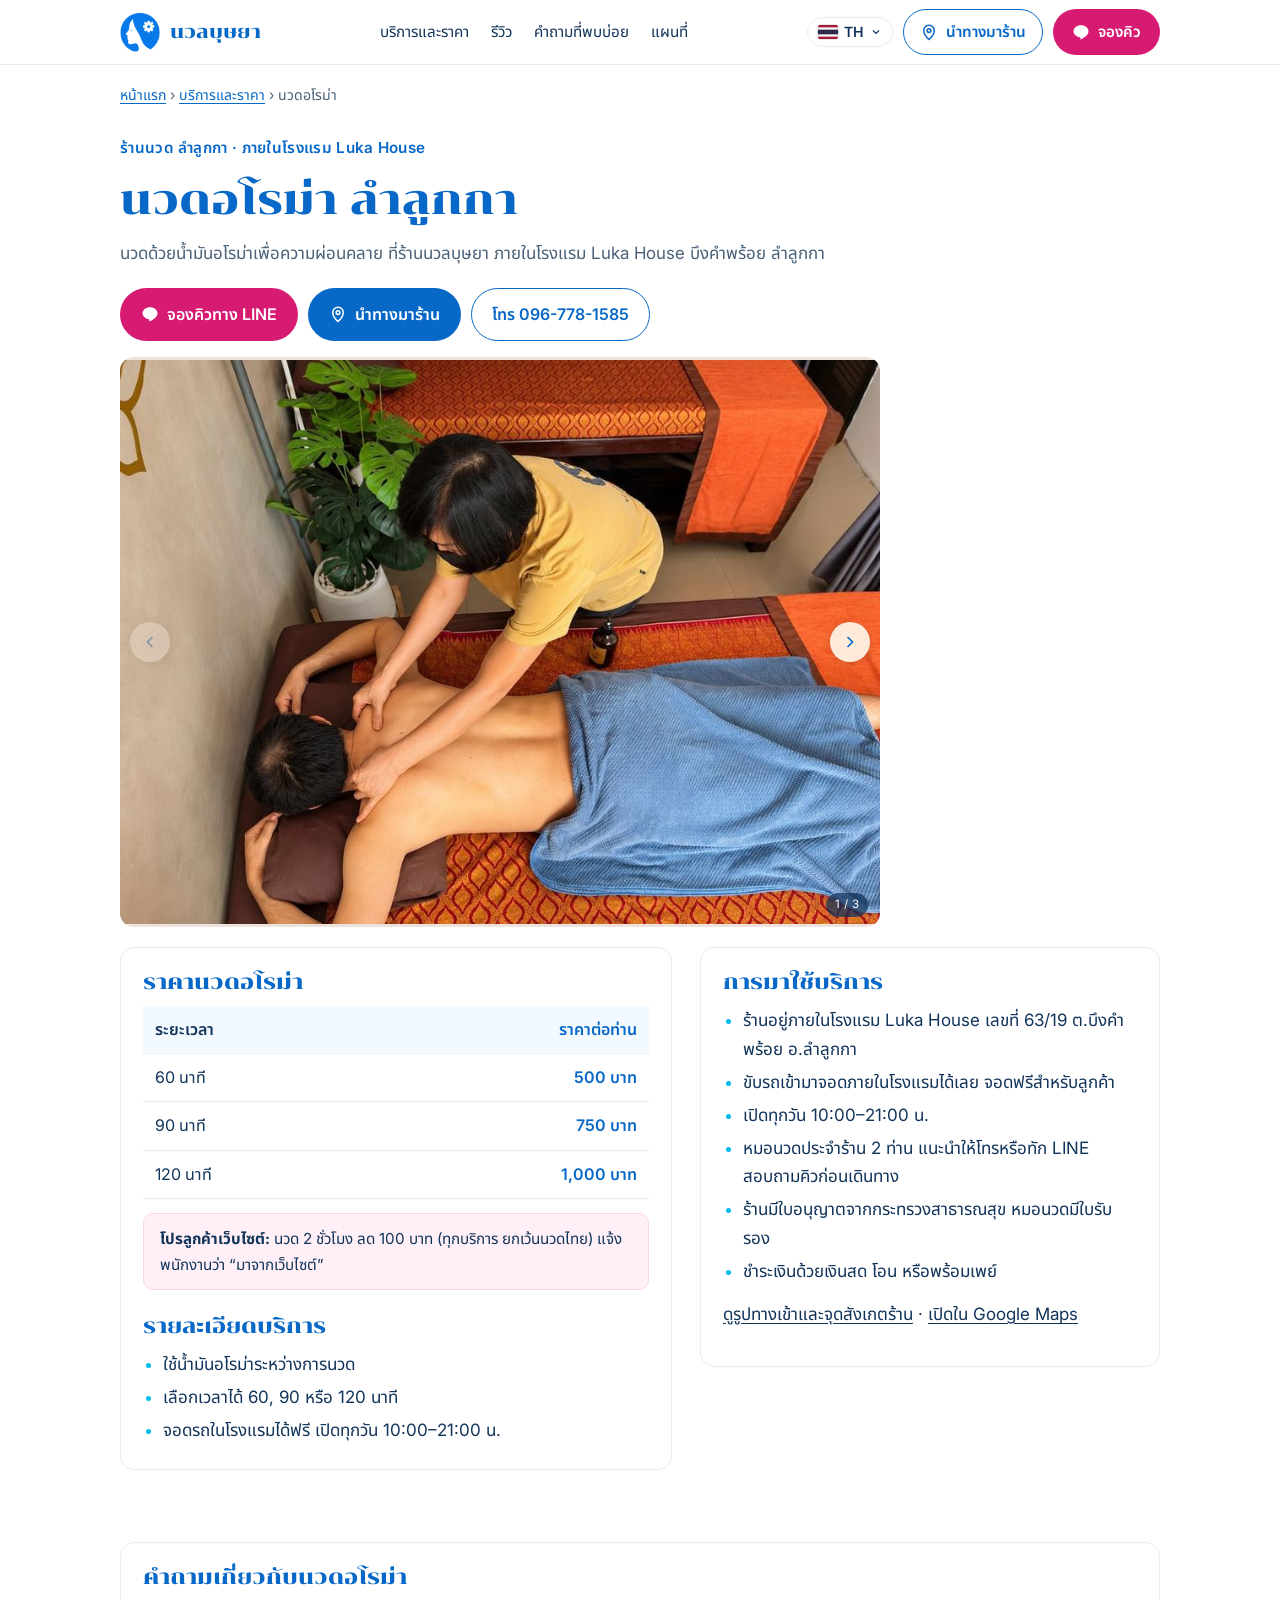
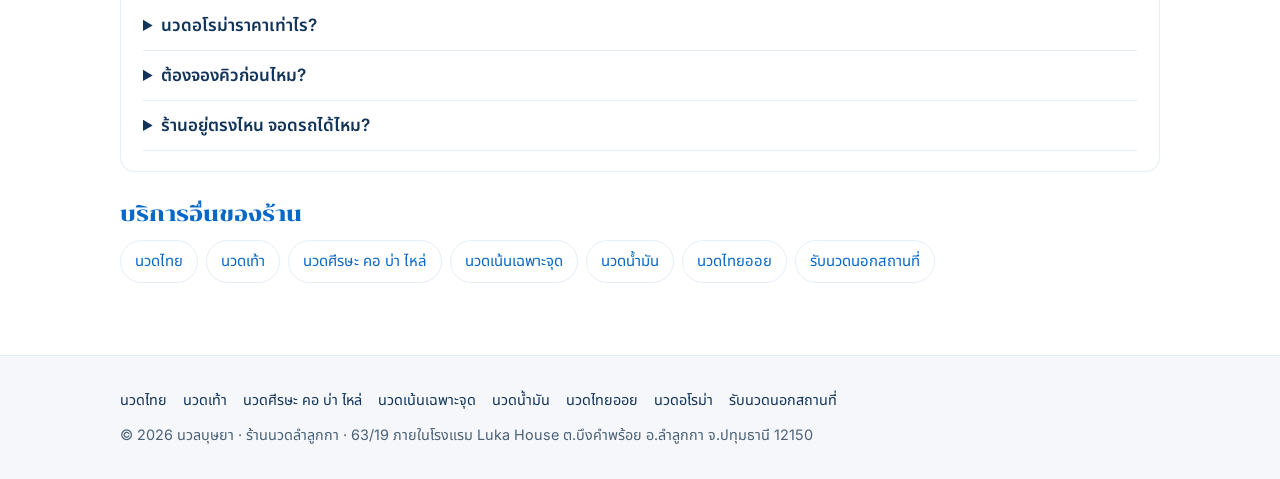
==== commit 885c9494: "Aromatherapy card: owner photo gallery Add 3 owner photos to the aromatherapy card and /aromatherapy" ====
--- a/aromatherapy/index.html
+++ b/aromatherapy/index.html
@@ -161,6 +161,21 @@
         </div>
     </div>
   </section>
+  <section style="padding:8px 0 0" aria-label="รูปนวดอโรม่าที่ร้าน">
+    <div class="wrap">
+      <div class="service-gallery page-gallery" data-service-gallery>
+        <div class="service-gallery-track" tabindex="0" role="region" aria-roledescription="carousel" aria-label="รูปนวดอโรม่าที่ร้านนวลบุษยา ปัดหรือกดลูกศรเพื่อดูรูปถัดไป">
+        <figure class="service-gallery-slide" aria-label="รูปที่ 1 จาก 3"><img src="/img/aromatherapy/aromatherapy-1.jpg" alt="หมอนวดนวดบ่าและหลังด้วยน้ำมันอโรม่าให้ลูกค้าที่นอนคว่ำบนเบาะนวด" width="900" height="667" loading="lazy" decoding="async"></figure>
+        <figure class="service-gallery-slide" aria-label="รูปที่ 2 จาก 3"><img src="/img/aromatherapy/aromatherapy-2.jpg" alt="หมอนวดนวดน่องด้วยน้ำมันอโรม่า ลูกค้านอนคว่ำห่มผ้าขนหนู" width="900" height="648" loading="lazy" decoding="async"></figure>
+        <figure class="service-gallery-slide" aria-label="รูปที่ 3 จาก 3"><img src="/img/aromatherapy/aromatherapy-3.jpg" alt="หมอนวดกดน้ำมันอโรม่าใส่มือก่อนนวดหลังให้ลูกค้า" width="900" height="675" loading="lazy" decoding="async"></figure>
+        </div>
+        <button class="service-gallery-btn service-gallery-prev" type="button" aria-label="รูปก่อนหน้า" hidden><svg viewBox="0 0 24 24" aria-hidden="true" focusable="false" fill="none" stroke="currentColor" stroke-width="2"><path d="m15 6-6 6 6 6"/></svg></button>
+        <button class="service-gallery-btn service-gallery-next" type="button" aria-label="รูปถัดไป" hidden><svg viewBox="0 0 24 24" aria-hidden="true" focusable="false" fill="none" stroke="currentColor" stroke-width="2"><path d="m9 6 6 6-6 6"/></svg></button>
+        <span class="service-gallery-count" aria-hidden="true">1 / 3</span>
+      </div>
+      <script src="/scripts/services.js" defer></script>
+    </div>
+  </section>
   <section style="padding-top:20px">
     <div class="wrap page-grid">
       <div class="panel">
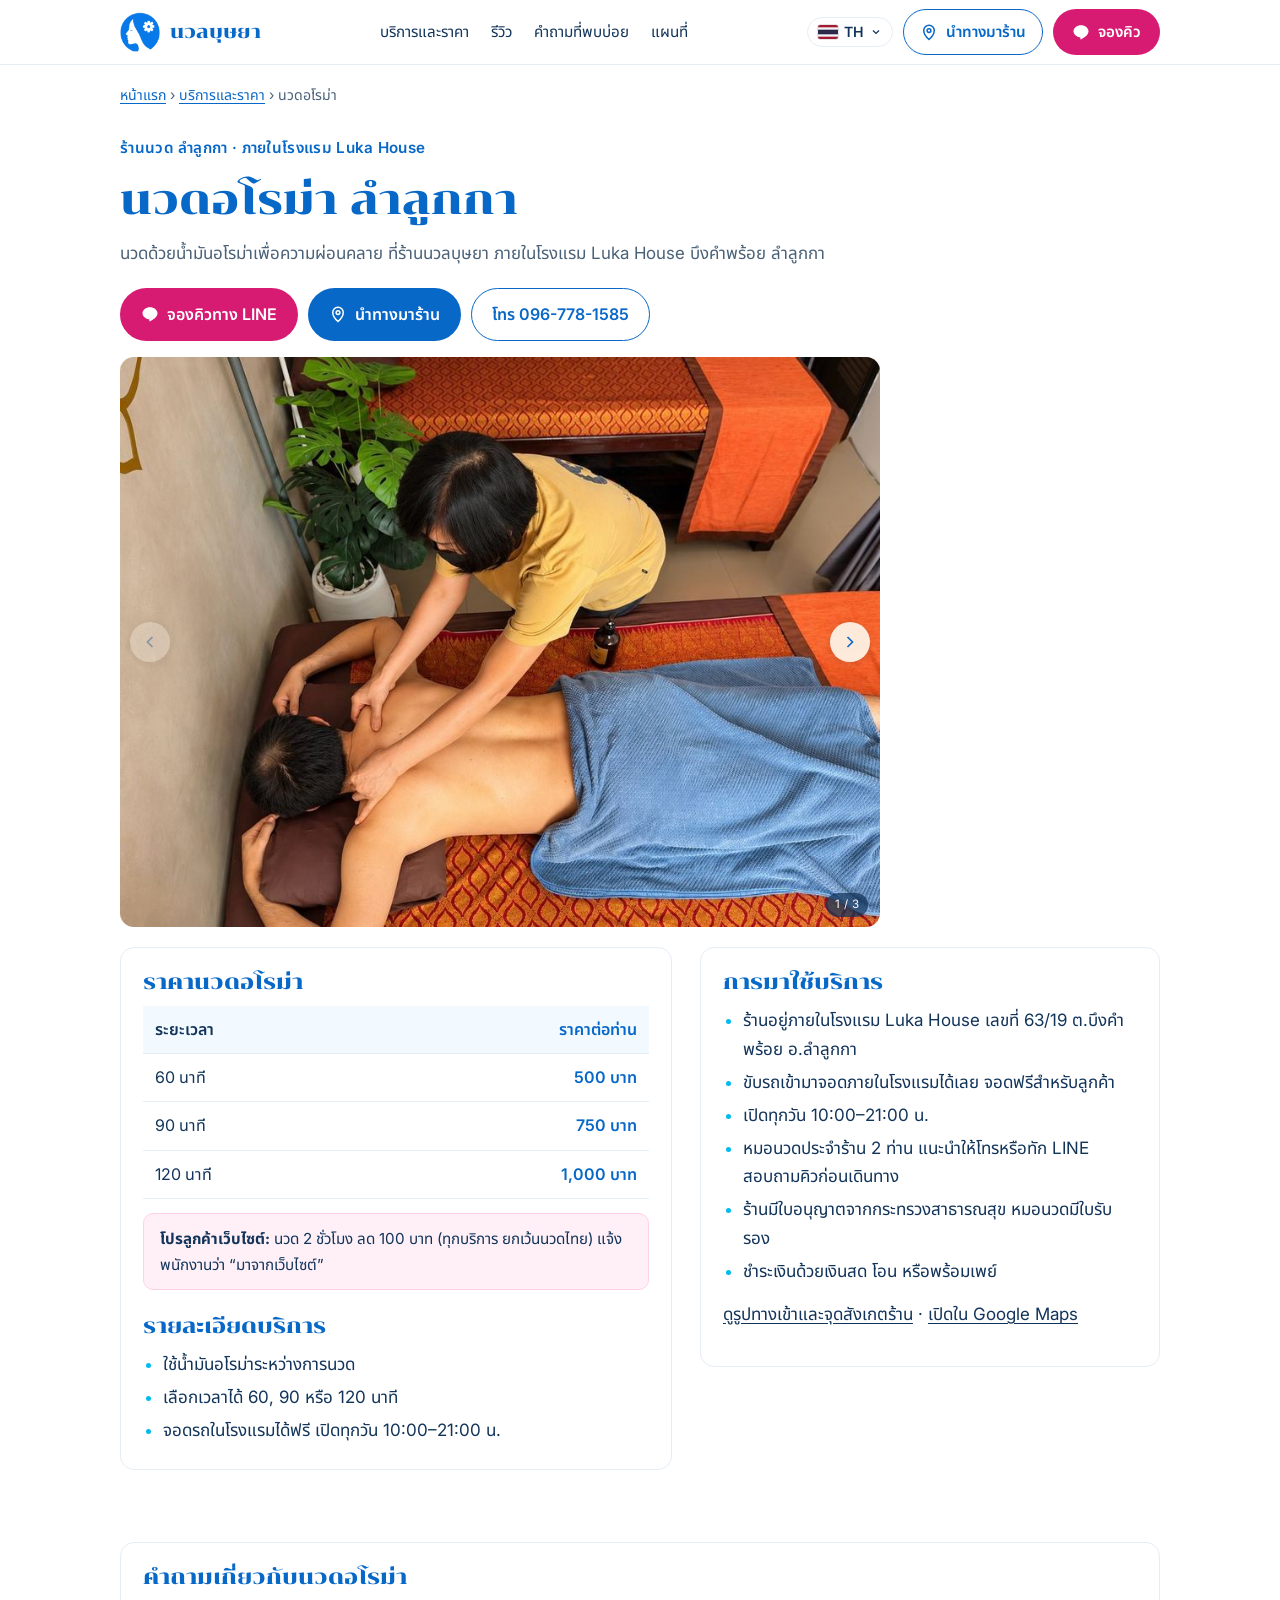
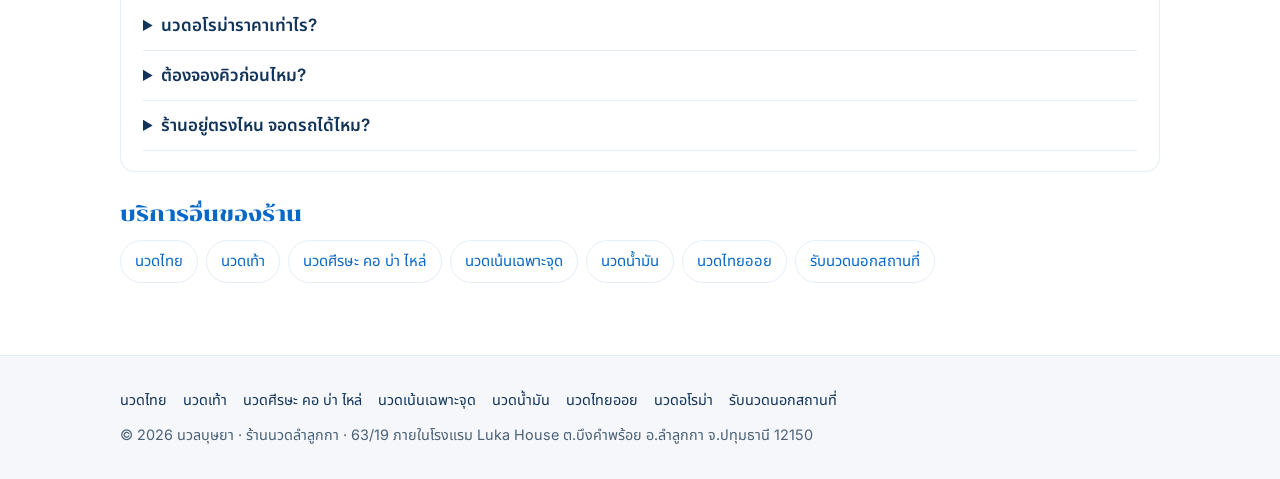
==== commit 11384d3b: "Deep tissue card: owner photo gallery; equal 4:3 photos Add 3 owner photos to the deep tissue card a" ====
--- a/aromatherapy/index.html
+++ b/aromatherapy/index.html
@@ -165,8 +165,8 @@
     <div class="wrap">
       <div class="service-gallery page-gallery" data-service-gallery>
         <div class="service-gallery-track" tabindex="0" role="region" aria-roledescription="carousel" aria-label="รูปนวดอโรม่าที่ร้านนวลบุษยา ปัดหรือกดลูกศรเพื่อดูรูปถัดไป">
-        <figure class="service-gallery-slide" aria-label="รูปที่ 1 จาก 3"><img src="/img/aromatherapy/aromatherapy-1.jpg" alt="หมอนวดนวดบ่าและหลังด้วยน้ำมันอโรม่าให้ลูกค้าที่นอนคว่ำบนเบาะนวด" width="900" height="667" loading="lazy" decoding="async"></figure>
-        <figure class="service-gallery-slide" aria-label="รูปที่ 2 จาก 3"><img src="/img/aromatherapy/aromatherapy-2.jpg" alt="หมอนวดนวดน่องด้วยน้ำมันอโรม่า ลูกค้านอนคว่ำห่มผ้าขนหนู" width="900" height="648" loading="lazy" decoding="async"></figure>
+        <figure class="service-gallery-slide" aria-label="รูปที่ 1 จาก 3"><img src="/img/aromatherapy/aromatherapy-1.jpg" alt="หมอนวดนวดบ่าและหลังด้วยน้ำมันอโรม่าให้ลูกค้าที่นอนคว่ำบนเบาะนวด" width="900" height="675" loading="lazy" decoding="async"></figure>
+        <figure class="service-gallery-slide" aria-label="รูปที่ 2 จาก 3"><img src="/img/aromatherapy/aromatherapy-2.jpg" alt="หมอนวดนวดน่องด้วยน้ำมันอโรม่า ลูกค้านอนคว่ำห่มผ้าขนหนู" width="900" height="675" loading="lazy" decoding="async"></figure>
         <figure class="service-gallery-slide" aria-label="รูปที่ 3 จาก 3"><img src="/img/aromatherapy/aromatherapy-3.jpg" alt="หมอนวดกดน้ำมันอโรม่าใส่มือก่อนนวดหลังให้ลูกค้า" width="900" height="675" loading="lazy" decoding="async"></figure>
         </div>
         <button class="service-gallery-btn service-gallery-prev" type="button" aria-label="รูปก่อนหน้า" hidden><svg viewBox="0 0 24 24" aria-hidden="true" focusable="false" fill="none" stroke="currentColor" stroke-width="2"><path d="m15 6-6 6 6 6"/></svg></button>
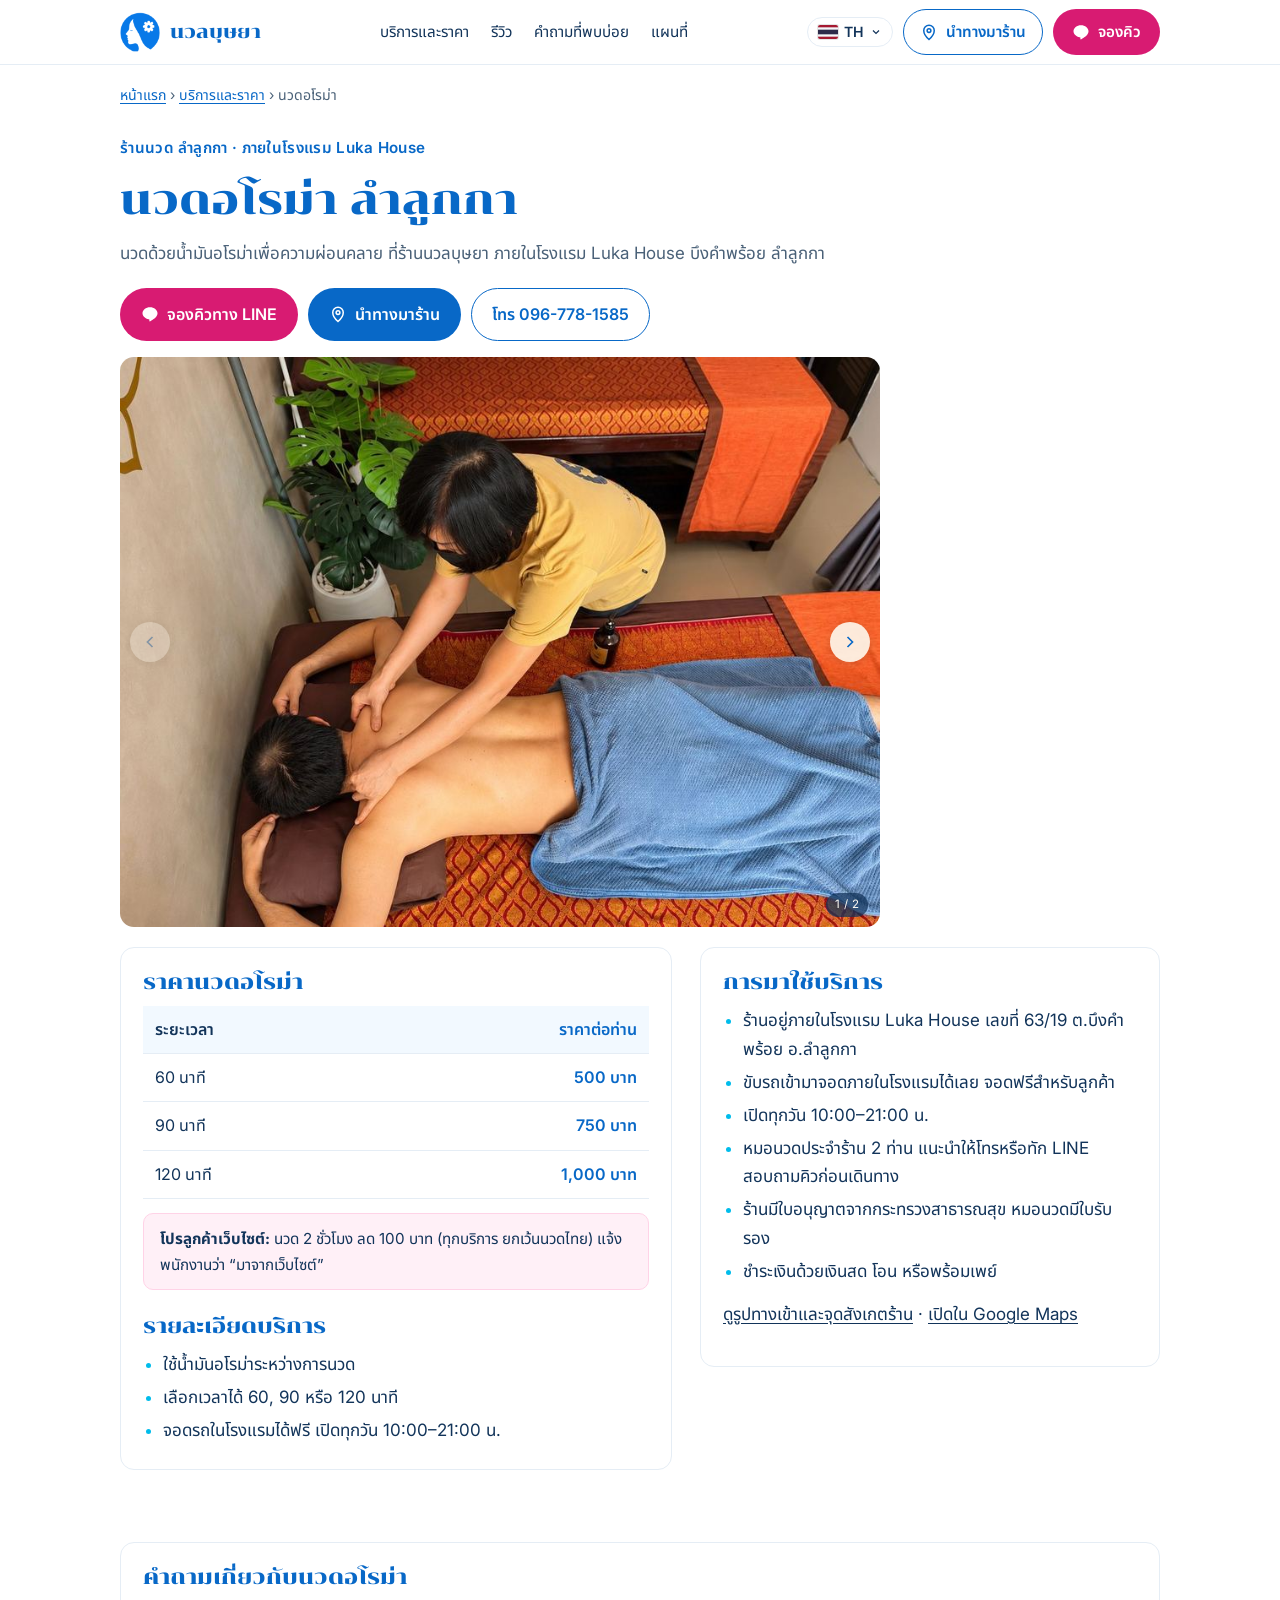
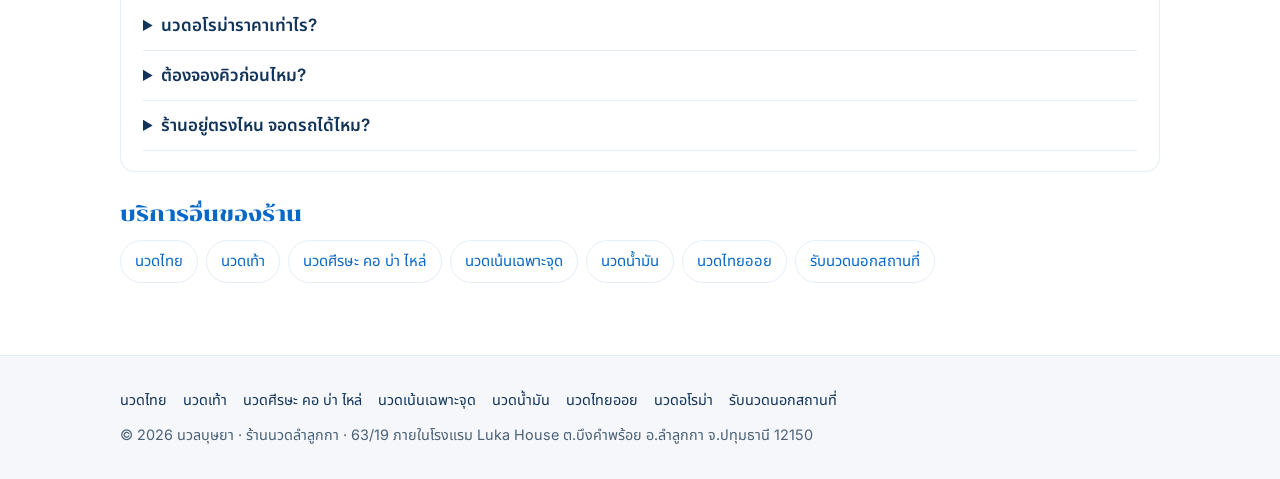
==== commit 144c82f1: "Photos follow the owner's folders; no photo used twice Move the oil-pump photo to oil massage and th" ====
--- a/aromatherapy/index.html
+++ b/aromatherapy/index.html
@@ -165,13 +165,12 @@
     <div class="wrap">
       <div class="service-gallery page-gallery" data-service-gallery>
         <div class="service-gallery-track" tabindex="0" role="region" aria-roledescription="carousel" aria-label="รูปนวดอโรม่าที่ร้านนวลบุษยา ปัดหรือกดลูกศรเพื่อดูรูปถัดไป">
-        <figure class="service-gallery-slide" aria-label="รูปที่ 1 จาก 3"><img src="/img/aromatherapy/aromatherapy-1.jpg" alt="หมอนวดนวดบ่าและหลังด้วยน้ำมันอโรม่าให้ลูกค้าที่นอนคว่ำบนเบาะนวด" width="900" height="675" loading="lazy" decoding="async"></figure>
-        <figure class="service-gallery-slide" aria-label="รูปที่ 2 จาก 3"><img src="/img/aromatherapy/aromatherapy-2.jpg" alt="หมอนวดนวดน่องด้วยน้ำมันอโรม่า ลูกค้านอนคว่ำห่มผ้าขนหนู" width="900" height="675" loading="lazy" decoding="async"></figure>
-        <figure class="service-gallery-slide" aria-label="รูปที่ 3 จาก 3"><img src="/img/aromatherapy/aromatherapy-3.jpg" alt="หมอนวดกดน้ำมันอโรม่าใส่มือก่อนนวดหลังให้ลูกค้า" width="900" height="675" loading="lazy" decoding="async"></figure>
+        <figure class="service-gallery-slide" aria-label="รูปที่ 1 จาก 2"><img src="/img/aromatherapy/aromatherapy-1.jpg" alt="หมอนวดนวดบ่าและหลังด้วยน้ำมันอโรม่าให้ลูกค้าที่นอนคว่ำบนเบาะนวด" width="900" height="675" loading="lazy" decoding="async"></figure>
+        <figure class="service-gallery-slide" aria-label="รูปที่ 2 จาก 2"><img src="/img/aromatherapy/aromatherapy-2.jpg" alt="หมอนวดนวดน่องด้วยน้ำมันอโรม่า ลูกค้านอนคว่ำห่มผ้าขนหนู" width="900" height="675" loading="lazy" decoding="async"></figure>
         </div>
         <button class="service-gallery-btn service-gallery-prev" type="button" aria-label="รูปก่อนหน้า" hidden><svg viewBox="0 0 24 24" aria-hidden="true" focusable="false" fill="none" stroke="currentColor" stroke-width="2"><path d="m15 6-6 6 6 6"/></svg></button>
         <button class="service-gallery-btn service-gallery-next" type="button" aria-label="รูปถัดไป" hidden><svg viewBox="0 0 24 24" aria-hidden="true" focusable="false" fill="none" stroke="currentColor" stroke-width="2"><path d="m9 6 6 6-6 6"/></svg></button>
-        <span class="service-gallery-count" aria-hidden="true">1 / 3</span>
+        <span class="service-gallery-count" aria-hidden="true">1 / 2</span>
       </div>
       <script src="/scripts/services.js" defer></script>
     </div>
--- a/styles/theme.css
+++ b/styles/theme.css
@@ -57,19 +57,19 @@
 .hero h1 .hero-service{font-family:var(--font-body);font-weight:600;color:var(--navy);font-size:.5em}
 .hero p.lead{color:var(--muted)}
 .eyebrow{color:var(--blue-ink);font-weight:600;letter-spacing:.02em}
-.hero-photo{border-radius:18px;box-shadow:var(--shadow);aspect-ratio:20/13} /* same 800x520 shape as the owner's slideshow GIF */
-/* hero slideshow: owner's GIF rebuilt from the real photos. 5 photos x 4s (3.2s hold + 0.8s crossfade), 20s loop.
-   Slow and calm on purpose; stops on the first photo under prefers-reduced-motion. */
-.hero-slideshow{position:relative}
-.hero-slideshow img{position:absolute;inset:0;width:100%;height:100%;object-fit:cover;opacity:0;animation:hero-fade 20s linear infinite}
-.hero-slideshow img:first-child{opacity:1}
-.hero-slideshow img:nth-child(1){animation-delay:-.8s}
-.hero-slideshow img:nth-child(2){animation-delay:3.2s}
-.hero-slideshow img:nth-child(3){animation-delay:7.2s}
-.hero-slideshow img:nth-child(4){animation-delay:11.2s}
-.hero-slideshow img:nth-child(5){animation-delay:15.2s}
+.hero-photo{border-radius:18px;box-shadow:var(--shadow);aspect-ratio:40/27} /* same 800x540 shape as the owner's oil-first slideshow GIF */
+/* photo slideshows (hero + about): owner's GIFs rebuilt from the real photos. 5 photos x 4s (3.2s hold + 0.8s crossfade),
+   20s loop. Slow and calm on purpose; stops on the first photo under prefers-reduced-motion. */
+.photo-slideshow{position:relative;overflow:hidden}
+.photo-slideshow img{position:absolute;inset:0;width:100%;height:100%;object-fit:cover;opacity:0;animation:hero-fade 20s linear infinite}
+.photo-slideshow img:first-child{opacity:1}
+.photo-slideshow img:nth-child(1){animation-delay:-.8s}
+.photo-slideshow img:nth-child(2){animation-delay:3.2s}
+.photo-slideshow img:nth-child(3){animation-delay:7.2s}
+.photo-slideshow img:nth-child(4){animation-delay:11.2s}
+.photo-slideshow img:nth-child(5){animation-delay:15.2s}
 @keyframes hero-fade{0%{opacity:0}4%{opacity:1}20%{opacity:1}24%{opacity:0}100%{opacity:0}}
-@media (prefers-reduced-motion:reduce){.hero-slideshow img{animation:none}}
+@media (prefers-reduced-motion:reduce){.photo-slideshow img{animation:none}}
 @media (min-width:821px){.hero-grid{grid-template-columns:1fr 1.05fr;gap:56px}.hero-grid>.hero-photo{order:-1}}
 /* parking note: calm light-blue panel (no glow/shine animation) */
 .parking-callout{background:var(--blue-50);border:1px solid var(--border);border-left:4px solid var(--blue);border-radius:10px;color:var(--navy);padding:14px 18px;font-size:1rem}
@@ -132,6 +132,7 @@
 /* about */
 .about{background:var(--white);border-block:1px solid var(--border)}
 .about-photo{border-radius:18px;box-shadow:var(--shadow)}
+.about-photo.photo-slideshow{aspect-ratio:20/13;max-height:none} /* landscape photos (moved from the hero, 22 Nov 2026) */
 @media (min-width:821px){.about-grid{grid-template-columns:1.1fr 1fr}.about-grid>.about-photo{order:2}}
 .checks svg{color:var(--cyan)}
 
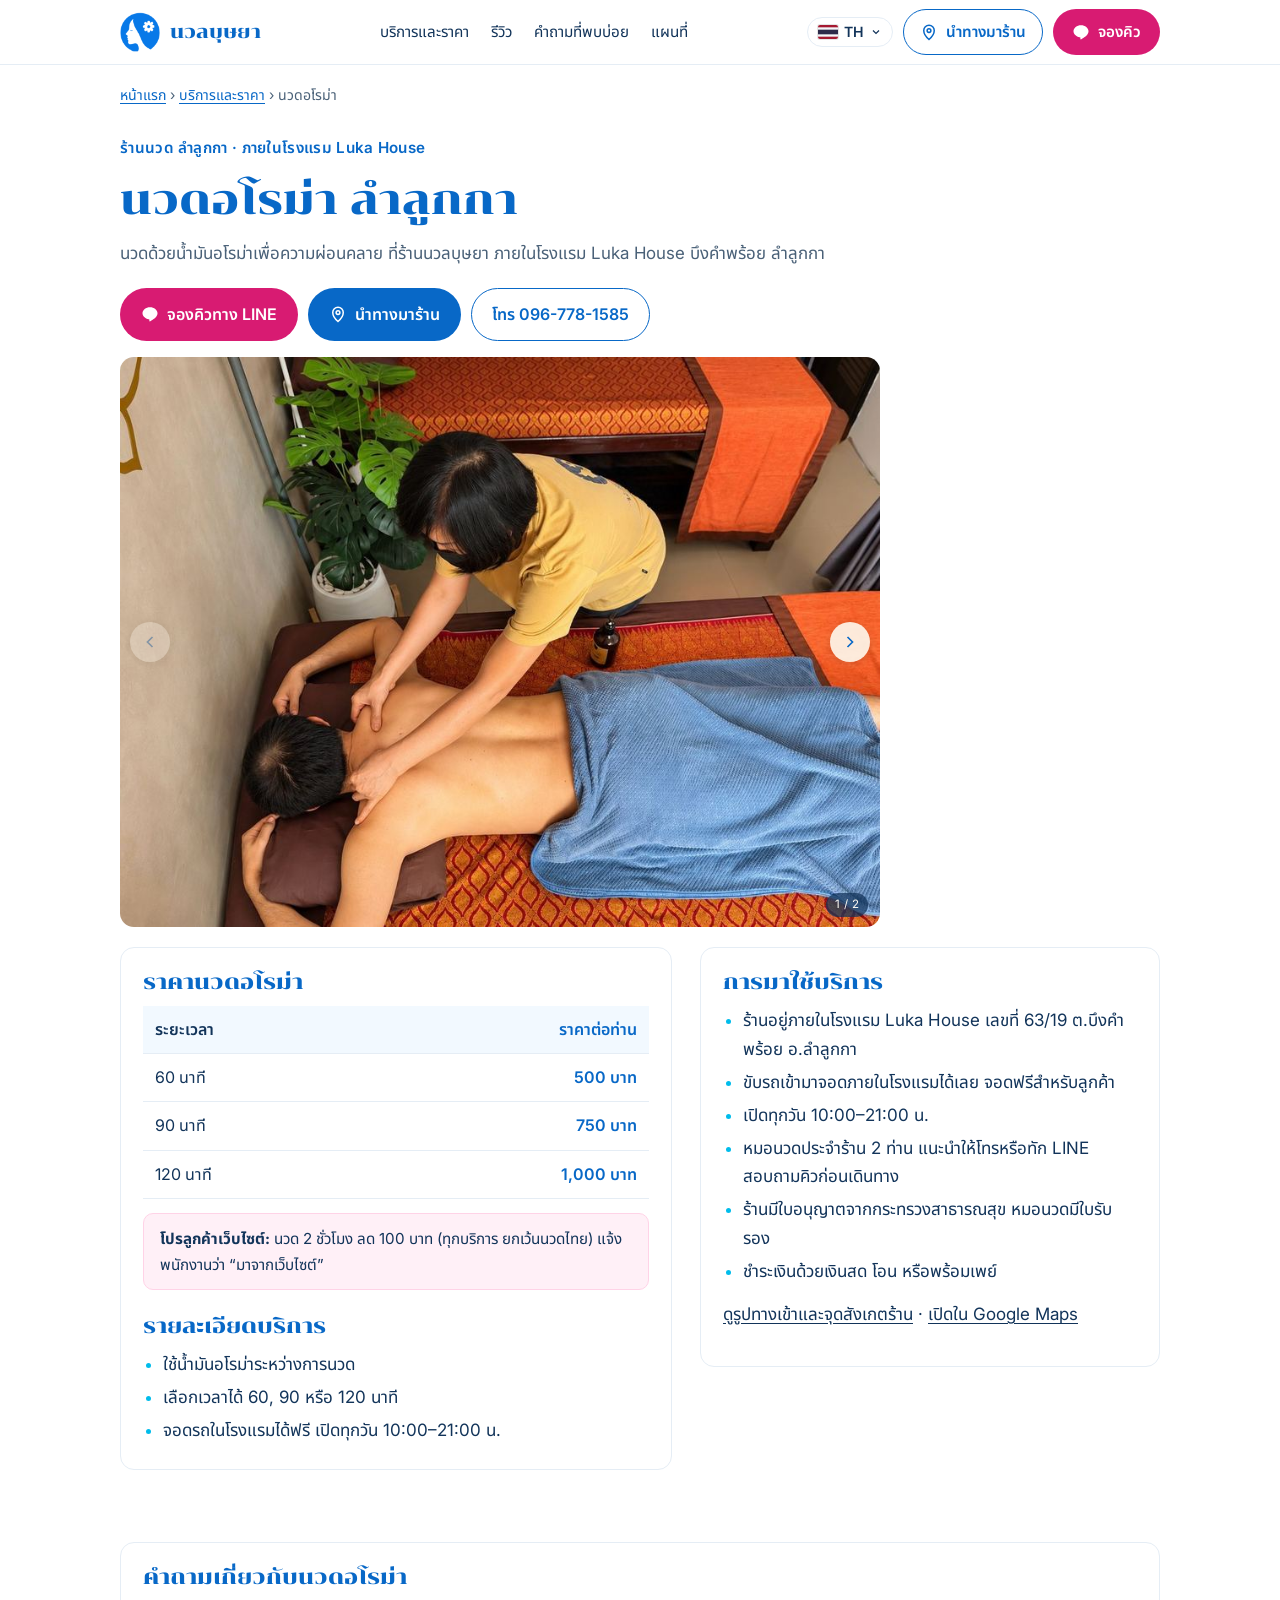
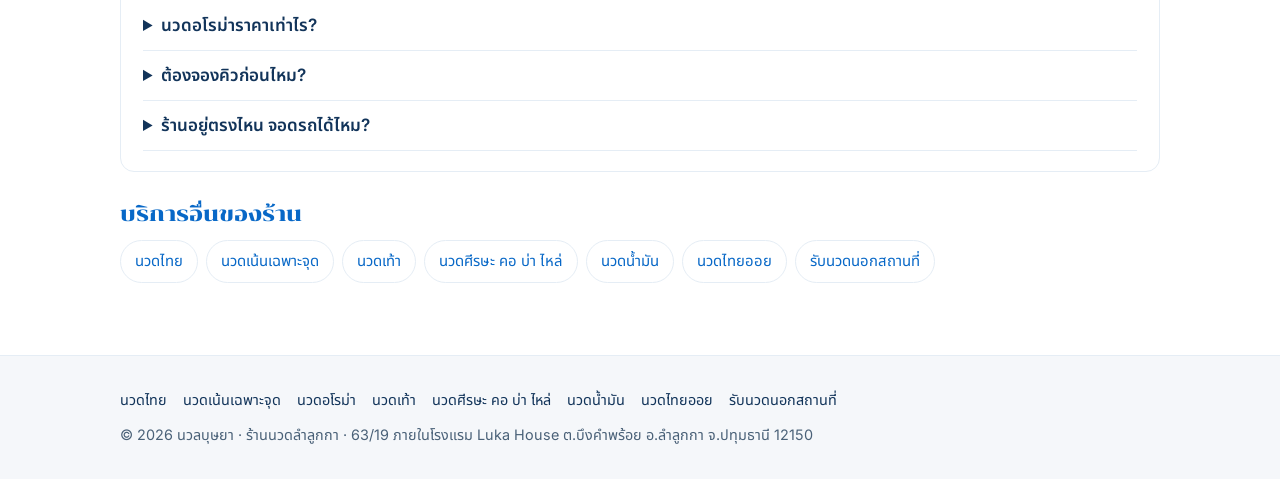
==== commit ac0df7ce: "Services: best seller after Thai massage, static 'ขายดี' badge Reorder service cards to Thai massage" ====
--- a/aromatherapy/index.html
+++ b/aromatherapy/index.html
@@ -218,13 +218,13 @@
         <details><summary>ร้านอยู่ตรงไหน จอดรถได้ไหม?</summary><p>อยู่ภายในโรงแรม Luka House ต.บึงคำพร้อย อ.ลำลูกกา ขับรถเข้ามาจอดภายในโรงแรมได้ฟรี</p></details>
       </div>
       <h2 style="margin:28px 0 12px;font-size:1.3rem">บริการอื่นของร้าน</h2>
-      <ul class="other-services"><li><a href="/thai-massage/">นวดไทย</a></li><li><a href="/foot-massage/">นวดเท้า</a></li><li><a href="/head-neck-shoulder/">นวดศีรษะ คอ บ่า ไหล่</a></li><li><a href="/deep-tissue/">นวดเน้นเฉพาะจุด</a></li><li><a href="/oil-massage/">นวดน้ำมัน</a></li><li><a href="/thai-oil/">นวดไทยออย</a></li><li><a href="/outcall/">รับนวดนอกสถานที่</a></li></ul>
+      <ul class="other-services"><li><a href="/thai-massage/">นวดไทย</a></li><li><a href="/deep-tissue/">นวดเน้นเฉพาะจุด</a></li><li><a href="/foot-massage/">นวดเท้า</a></li><li><a href="/head-neck-shoulder/">นวดศีรษะ คอ บ่า ไหล่</a></li><li><a href="/oil-massage/">นวดน้ำมัน</a></li><li><a href="/thai-oil/">นวดไทยออย</a></li><li><a href="/outcall/">รับนวดนอกสถานที่</a></li></ul>
     </div>
   </section>
 </main>
 <footer>
   <div class="wrap row" style="flex-direction:column;align-items:flex-start;gap:10px">
-    <nav class="footer-links" aria-label="บริการทั้งหมด"><a href="/thai-massage/">นวดไทย</a><a href="/foot-massage/">นวดเท้า</a><a href="/head-neck-shoulder/">นวดศีรษะ คอ บ่า ไหล่</a><a href="/deep-tissue/">นวดเน้นเฉพาะจุด</a><a href="/oil-massage/">นวดน้ำมัน</a><a href="/thai-oil/">นวดไทยออย</a><a href="/aromatherapy/">นวดอโรม่า</a><a href="/outcall/">รับนวดนอกสถานที่</a></nav>
+    <nav class="footer-links" aria-label="บริการทั้งหมด"><a href="/thai-massage/">นวดไทย</a><a href="/deep-tissue/">นวดเน้นเฉพาะจุด</a><a href="/aromatherapy/">นวดอโรม่า</a><a href="/foot-massage/">นวดเท้า</a><a href="/head-neck-shoulder/">นวดศีรษะ คอ บ่า ไหล่</a><a href="/oil-massage/">นวดน้ำมัน</a><a href="/thai-oil/">นวดไทยออย</a><a href="/outcall/">รับนวดนอกสถานที่</a></nav>
     <span>© 2026 นวลบุษยา · ร้านนวดลำลูกกา · 63/19 ภายในโรงแรม Luka House ต.บึงคำพร้อย อ.ลำลูกกา จ.ปทุมธานี 12150</span>
   </div>
 </footer>
--- a/styles/theme.css
+++ b/styles/theme.css
@@ -99,6 +99,8 @@
 .service-visual{background:var(--blue-50)}
 .service-visual,.service-visual img{border-radius:0}
 .wellness-services .service-number{color:var(--blue-ink)}
+/* best-seller badge (owner-confirmed best seller). Static on purpose: no blinking. */
+.wellness-services .service-badge{position:absolute;top:12px;left:12px;z-index:2;padding:4px 12px;border-radius:999px;background:var(--pink-ink);color:#fff;font-weight:700;font-size:.82rem;letter-spacing:.02em;line-height:1.5;box-shadow:0 2px 8px rgba(216,27,114,.30)}
 .wellness-services .service-card h3{color:var(--navy)}
 .wellness-services .service-more{color:var(--blue-ink)}
 /* 60 / 90 / 120 minutes: three clear tiles, the starting price highlighted */
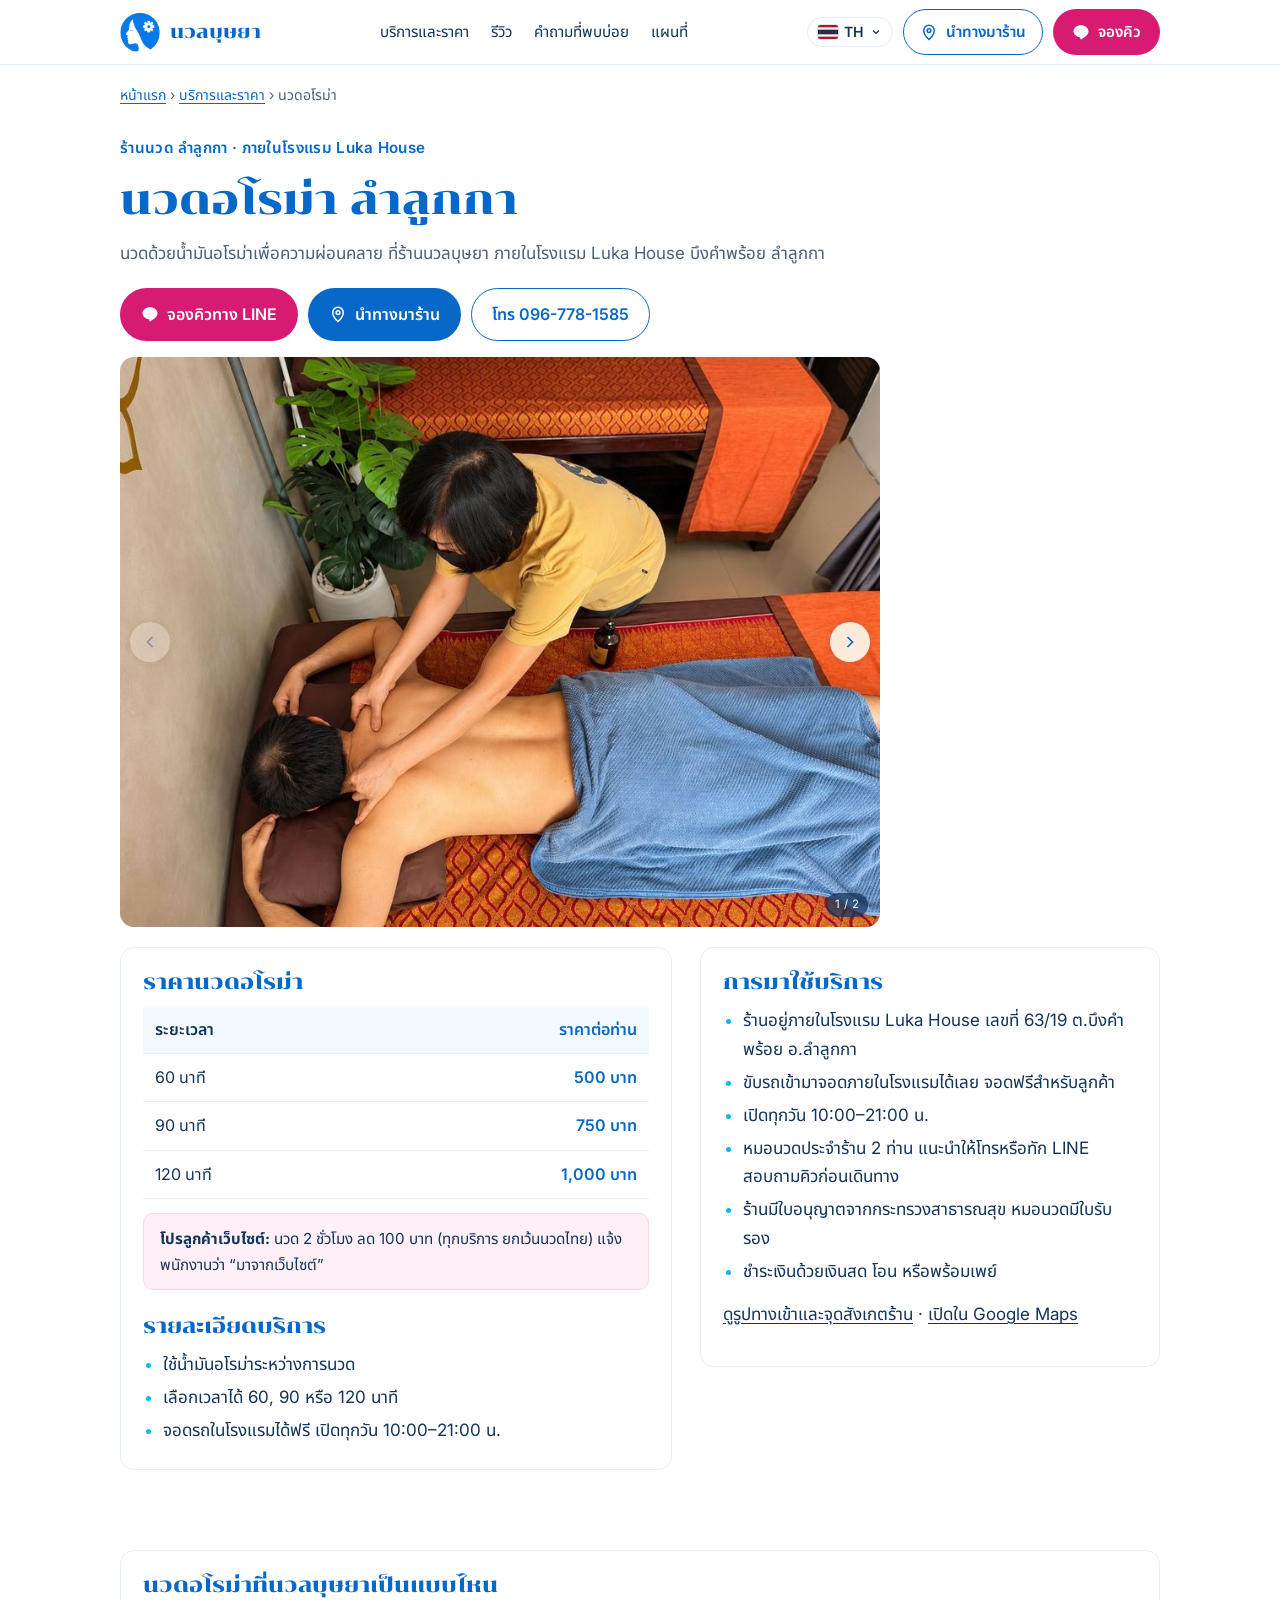
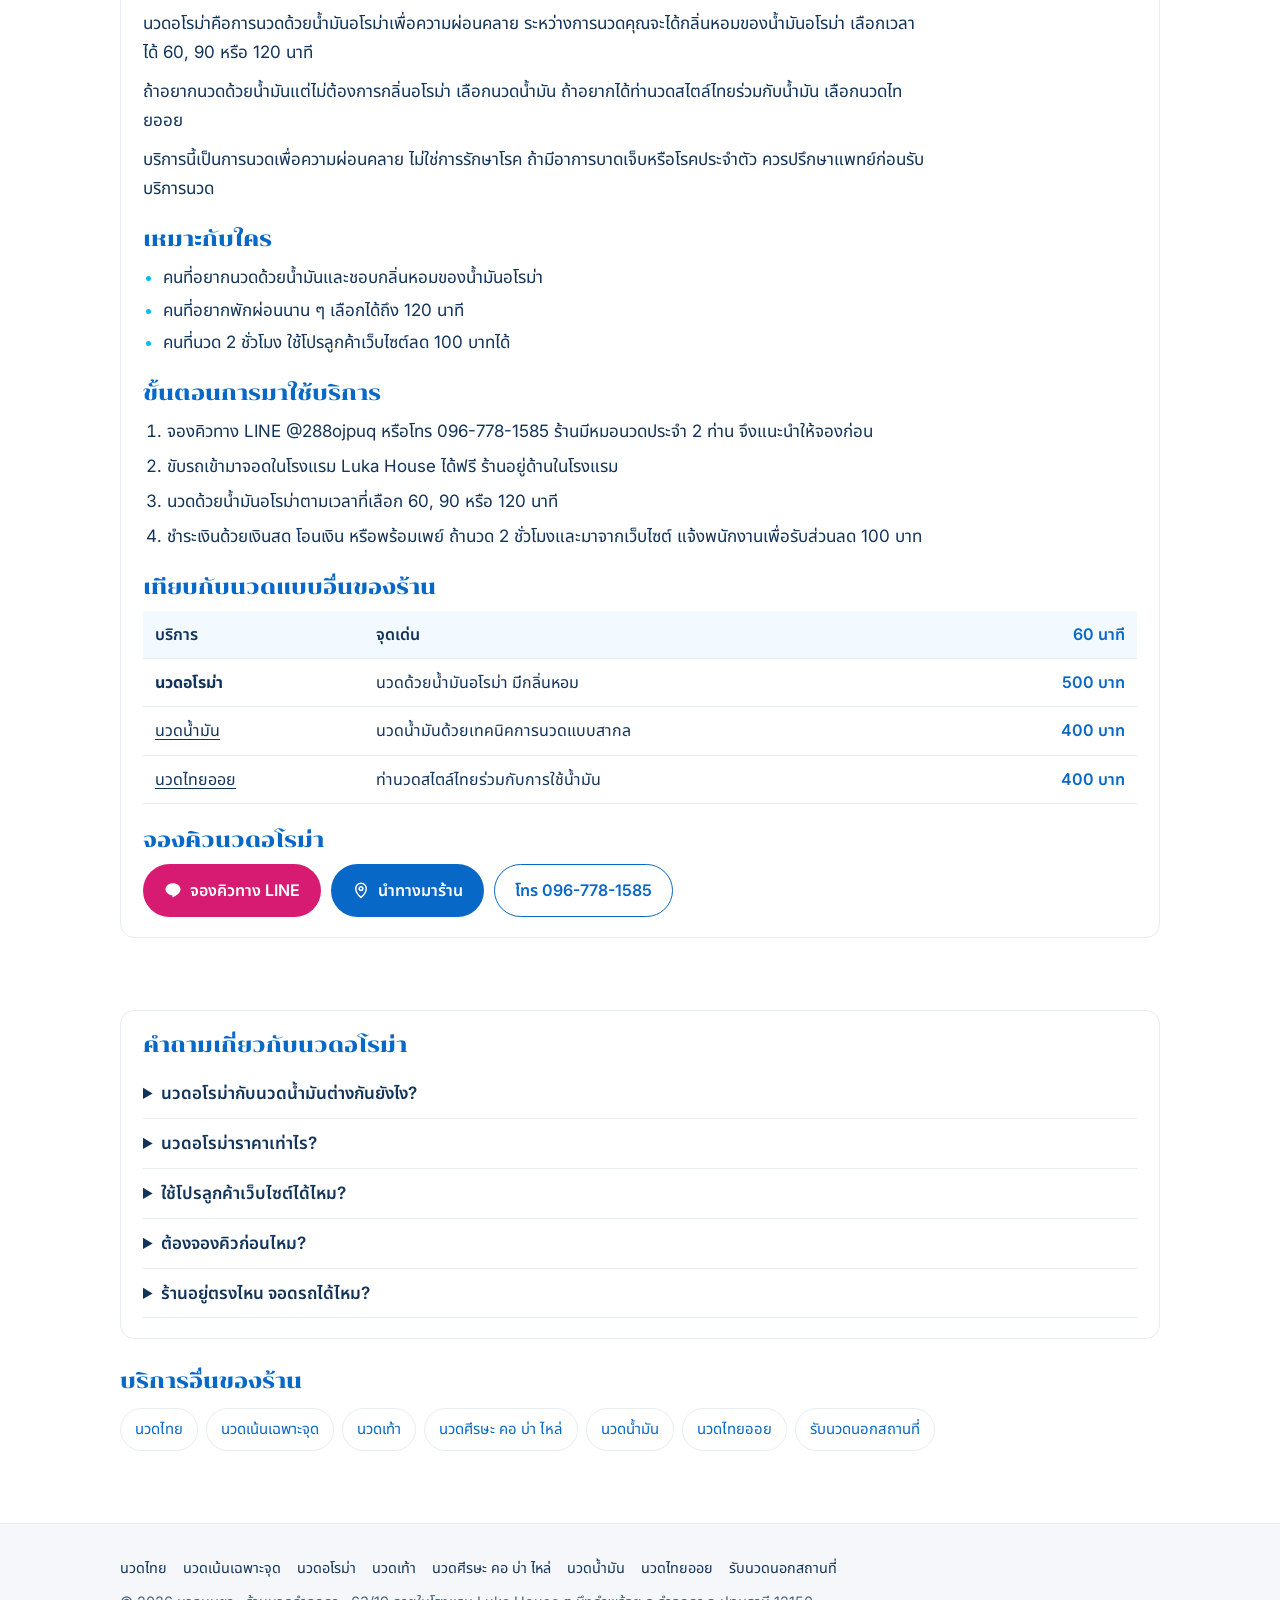
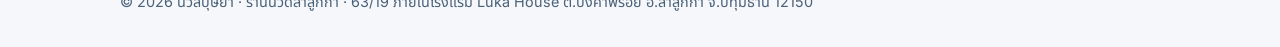
==== commit 3b7c729c: "Aromatherapy landing page (content calendar week 2, draft for owner review) Expand /aromatherapy/ wi" ====
--- a/aromatherapy/index.html
+++ b/aromatherapy/index.html
@@ -12,15 +12,15 @@
 <script src="/scripts/track.js" defer></script>
 <!-- End Google Tag Manager -->
 <script src="/scripts/lang-menu.js" defer></script>
-<title>นวดอโรม่า ลำลูกกา 500 บาท/60 นาที | นวลบุษยา Luka House</title>
-<meta name="description" content="นวดอโรม่าที่ร้านนวลบุษยา ในโรงแรม Luka House บึงคำพร้อย ลำลูกกา 60 นาที 500 บาท · 90 นาที 750 บาท · 120 นาที 1,000 บาท เปิดทุกวัน 10:00–21:00 น. จอดรถฟรี โทร 096-778-1585">
+<title>นวดอโรม่า ลำลูกกา 500 บาท/60 นาที · นวลบุษยา</title>
+<meta name="description" content="นวดอโรม่าด้วยน้ำมันอโรม่ากลิ่นหอม เพื่อความผ่อนคลาย 60 นาที 500 บาท นวด 2 ชั่วโมงลด 100 บาท ในโรงแรม Luka House ลำลูกกา จอดรถฟรี">
 <link rel="canonical" href="https://nualbusaya.com/aromatherapy/">
 <link rel="icon" type="image/png" sizes="256x256" href="/favicon.png">
 <link rel="apple-touch-icon" sizes="256x256" href="/favicon.png">
 <meta property="og:type" content="website">
 <meta property="og:url" content="https://nualbusaya.com/aromatherapy/">
-<meta property="og:title" content="นวดอโรม่า ลำลูกกา 500 บาท/60 นาที | นวลบุษยา Luka House">
-<meta property="og:description" content="นวดอโรม่าที่ร้านนวลบุษยา ในโรงแรม Luka House บึงคำพร้อย ลำลูกกา 60 นาที 500 บาท · 90 นาที 750 บาท · 120 นาที 1,000 บาท เปิดทุกวัน 10:00–21:00 น. จอดรถฟรี โทร 096-778-1585">
+<meta property="og:title" content="นวดอโรม่า ลำลูกกา 500 บาท/60 นาที · นวลบุษยา">
+<meta property="og:description" content="นวดอโรม่าด้วยน้ำมันอโรม่ากลิ่นหอม เพื่อความผ่อนคลาย 60 นาที 500 บาท นวด 2 ชั่วโมงลด 100 บาท ในโรงแรม Luka House ลำลูกกา จอดรถฟรี">
 <meta property="og:image" content="https://nualbusaya.com/img/shop-thai-massage.jpg">
 <meta property="og:locale" content="th_TH">
 <meta property="og:site_name" content="นวลบุษยา Nualbusaya">
@@ -111,6 +111,52 @@
           "item": "https://nualbusaya.com/aromatherapy/"
         }
       ]
+    },
+    {
+      "@type": "FAQPage",
+      "@id": "https://nualbusaya.com/aromatherapy/#faq",
+      "mainEntity": [
+        {
+          "@type": "Question",
+          "name": "นวดอโรม่ากับนวดน้ำมันต่างกันยังไง?",
+          "acceptedAnswer": {
+            "@type": "Answer",
+            "text": "ทั้งสองแบบนวดด้วยน้ำมัน นวดอโรม่าใช้น้ำมันอโรม่าที่มีกลิ่นหอม ส่วนนวดน้ำมันใช้เทคนิคการนวดแบบสากล ถ้าอยากได้ท่านวดสไตล์ไทยร่วมกับน้ำมัน เลือกนวดไทยออย"
+          }
+        },
+        {
+          "@type": "Question",
+          "name": "นวดอโรม่าราคาเท่าไร?",
+          "acceptedAnswer": {
+            "@type": "Answer",
+            "text": "60 นาที 500 บาท · 90 นาที 750 บาท · 120 นาที 1,000 บาท ราคาต่อท่าน"
+          }
+        },
+        {
+          "@type": "Question",
+          "name": "ใช้โปรลูกค้าเว็บไซต์ได้ไหม?",
+          "acceptedAnswer": {
+            "@type": "Answer",
+            "text": "ได้ นวด 2 ชั่วโมง ลด 100 บาท จาก 1,000 บาท เหลือ 900 บาท แจ้งพนักงานว่า “มาจากเว็บไซต์”"
+          }
+        },
+        {
+          "@type": "Question",
+          "name": "ต้องจองคิวก่อนไหม?",
+          "acceptedAnswer": {
+            "@type": "Answer",
+            "text": "ร้านมีหมอนวดประจำ 2 ท่าน แนะนำให้โทร 096-778-1585 หรือทัก LINE @288ojpuq สอบถามคิวก่อนเดินทาง"
+          }
+        },
+        {
+          "@type": "Question",
+          "name": "ร้านอยู่ตรงไหน จอดรถได้ไหม?",
+          "acceptedAnswer": {
+            "@type": "Answer",
+            "text": "ร้านอยู่ด้านในโรงแรม Luka House ต.บึงคำพร้อย อ.ลำลูกกา ขับรถเข้ามาจอดภายในโรงแรมได้ฟรี"
+          }
+        }
+      ]
     }
   ]
 }
@@ -209,13 +255,53 @@
       </div>
     </div>
   </section>
+  <section class="service-detail" id="details" style="padding-top:8px">
+    <div class="wrap">
+      <div class="panel">
+        <h2>นวดอโรม่าที่นวลบุษยาเป็นแบบไหน</h2>
+        <p>นวดอโรม่าคือการนวดด้วยน้ำมันอโรม่าเพื่อความผ่อนคลาย ระหว่างการนวดคุณจะได้กลิ่นหอมของน้ำมันอโรม่า เลือกเวลาได้ 60, 90 หรือ 120 นาที</p>
+        <p>ถ้าอยากนวดด้วยน้ำมันแต่ไม่ต้องการกลิ่นอโรม่า เลือกนวดน้ำมัน ถ้าอยากได้ท่านวดสไตล์ไทยร่วมกับน้ำมัน เลือกนวดไทยออย</p>
+        <p>บริการนี้เป็นการนวดเพื่อความผ่อนคลาย ไม่ใช่การรักษาโรค ถ้ามีอาการบาดเจ็บหรือโรคประจำตัว ควรปรึกษาแพทย์ก่อนรับบริการนวด</p>
+        <h2 style="margin-top:22px">เหมาะกับใคร</h2>
+        <ul class="ticks">
+          <li>คนที่อยากนวดด้วยน้ำมันและชอบกลิ่นหอมของน้ำมันอโรม่า</li>
+          <li>คนที่อยากพักผ่อนนาน ๆ เลือกได้ถึง 120 นาที</li>
+          <li>คนที่นวด 2 ชั่วโมง ใช้โปรลูกค้าเว็บไซต์ลด 100 บาทได้</li>
+        </ul>
+        <h2 style="margin-top:22px">ขั้นตอนการมาใช้บริการ</h2>
+        <ol class="steps">
+          <li>จองคิวทาง LINE @288ojpuq หรือโทร 096-778-1585 ร้านมีหมอนวดประจำ 2 ท่าน จึงแนะนำให้จองก่อน</li>
+          <li>ขับรถเข้ามาจอดในโรงแรม Luka House ได้ฟรี ร้านอยู่ด้านในโรงแรม</li>
+          <li>นวดด้วยน้ำมันอโรม่าตามเวลาที่เลือก 60, 90 หรือ 120 นาที</li>
+          <li>ชำระเงินด้วยเงินสด โอนเงิน หรือพร้อมเพย์ ถ้านวด 2 ชั่วโมงและมาจากเว็บไซต์ แจ้งพนักงานเพื่อรับส่วนลด 100 บาท</li>
+        </ol>
+        <h2 style="margin-top:22px">เทียบกับนวดแบบอื่นของร้าน</h2>
+        <table class="price-table compare-table">
+          <thead><tr><th scope="col">บริการ</th><th scope="col">จุดเด่น</th><th scope="col">60 นาที</th></tr></thead>
+          <tbody>
+            <tr><td><strong>นวดอโรม่า</strong></td><td>นวดด้วยน้ำมันอโรม่า มีกลิ่นหอม</td><td>500 บาท</td></tr>
+            <tr><td><a href="/oil-massage/">นวดน้ำมัน</a></td><td>นวดน้ำมันด้วยเทคนิคการนวดแบบสากล</td><td>400 บาท</td></tr>
+            <tr><td><a href="/thai-oil/">นวดไทยออย</a></td><td>ท่านวดสไตล์ไทยร่วมกับการใช้น้ำมัน</td><td>400 บาท</td></tr>
+          </tbody>
+        </table>
+        <h2 style="margin-top:22px">จองคิวนวดอโรม่า</h2>
+        <div class="btns">
+          <a class="btn btn-primary" href="https://www.google.com/maps/dir/?api=1&amp;destination=13.9320524,100.7484876" target="_blank" rel="noopener"><svg viewBox="0 0 24 24" fill="none" stroke="currentColor" stroke-width="2" aria-hidden="true"><path d="M12 22s7-6.1 7-12a7 7 0 1 0-14 0c0 5.9 7 12 7 12z"/><circle cx="12" cy="10" r="2.5"/></svg>นำทางมาร้าน</a>
+          <a class="btn btn-ghost" href="tel:+66967781585">โทร 096-778-1585</a>
+          <a class="btn btn-book" href="https://line.me/R/ti/p/@288ojpuq" target="_blank" rel="noopener"><svg viewBox="0 0 24 24" fill="currentColor" aria-hidden="true"><path d="M12 3C6.5 3 2 6.6 2 11c0 3.9 3.5 7.2 8.3 7.9.3.1.8.2.9.5.1.3.1.7 0 1l-.1.9c0 .3-.2 1 .9.5s5.9-3.5 8-5.9C21.4 14.3 22 12.7 22 11c0-4.4-4.5-8-10-8z"/></svg>จองคิวทาง LINE</a>
+        </div>
+      </div>
+    </div>
+  </section>
   <section style="padding-top:0">
     <div class="wrap">
       <div class="panel faq-mini">
         <h2>คำถามเกี่ยวกับนวดอโรม่า</h2>
+        <details><summary>นวดอโรม่ากับนวดน้ำมันต่างกันยังไง?</summary><p>ทั้งสองแบบนวดด้วยน้ำมัน นวดอโรม่าใช้น้ำมันอโรม่าที่มีกลิ่นหอม ส่วนนวดน้ำมันใช้เทคนิคการนวดแบบสากล ถ้าอยากได้ท่านวดสไตล์ไทยร่วมกับน้ำมัน เลือกนวดไทยออย</p></details>
         <details><summary>นวดอโรม่าราคาเท่าไร?</summary><p>60 นาที 500 บาท · 90 นาที 750 บาท · 120 นาที 1,000 บาท ราคาต่อท่าน</p></details>
+        <details><summary>ใช้โปรลูกค้าเว็บไซต์ได้ไหม?</summary><p>ได้ นวด 2 ชั่วโมง ลด 100 บาท จาก 1,000 บาท เหลือ 900 บาท แจ้งพนักงานว่า “มาจากเว็บไซต์”</p></details>
         <details><summary>ต้องจองคิวก่อนไหม?</summary><p>ร้านมีหมอนวดประจำ 2 ท่าน แนะนำให้โทร 096-778-1585 หรือทัก LINE @288ojpuq สอบถามคิวก่อนเดินทาง</p></details>
-        <details><summary>ร้านอยู่ตรงไหน จอดรถได้ไหม?</summary><p>อยู่ภายในโรงแรม Luka House ต.บึงคำพร้อย อ.ลำลูกกา ขับรถเข้ามาจอดภายในโรงแรมได้ฟรี</p></details>
+        <details><summary>ร้านอยู่ตรงไหน จอดรถได้ไหม?</summary><p>ร้านอยู่ด้านในโรงแรม Luka House ต.บึงคำพร้อย อ.ลำลูกกา ขับรถเข้ามาจอดภายในโรงแรมได้ฟรี</p></details>
       </div>
       <h2 style="margin:28px 0 12px;font-size:1.3rem">บริการอื่นของร้าน</h2>
       <ul class="other-services"><li><a href="/thai-massage/">นวดไทย</a></li><li><a href="/deep-tissue/">นวดเน้นเฉพาะจุด</a></li><li><a href="/foot-massage/">นวดเท้า</a></li><li><a href="/head-neck-shoulder/">นวดศีรษะ คอ บ่า ไหล่</a></li><li><a href="/oil-massage/">นวดน้ำมัน</a></li><li><a href="/thai-oil/">นวดไทยออย</a></li><li><a href="/outcall/">รับนวดนอกสถานที่</a></li></ul>
--- a/styles/site.css
+++ b/styles/site.css
@@ -191,6 +191,11 @@
 .footer-links a{color:var(--muted)}
 .lang-switch{font-size:.9rem;color:var(--muted)}
 .page-gallery{max-width:760px;border-radius:var(--radius)}
+.service-detail .panel p{margin:10px 0 0;max-width:46em}
+.steps{margin:8px 0 0;padding-left:1.4em}
+.steps li{margin:6px 0}
+.compare-table td:nth-child(2){text-align:left;font-weight:400;color:var(--ink)}
+.compare-table td,.compare-table th{vertical-align:top}
 /* language dropdown (shared with generated pages via tools/build_pages.py) */
 .header-actions{display:flex;align-items:center;gap:10px}
 .lang-menu{position:relative}
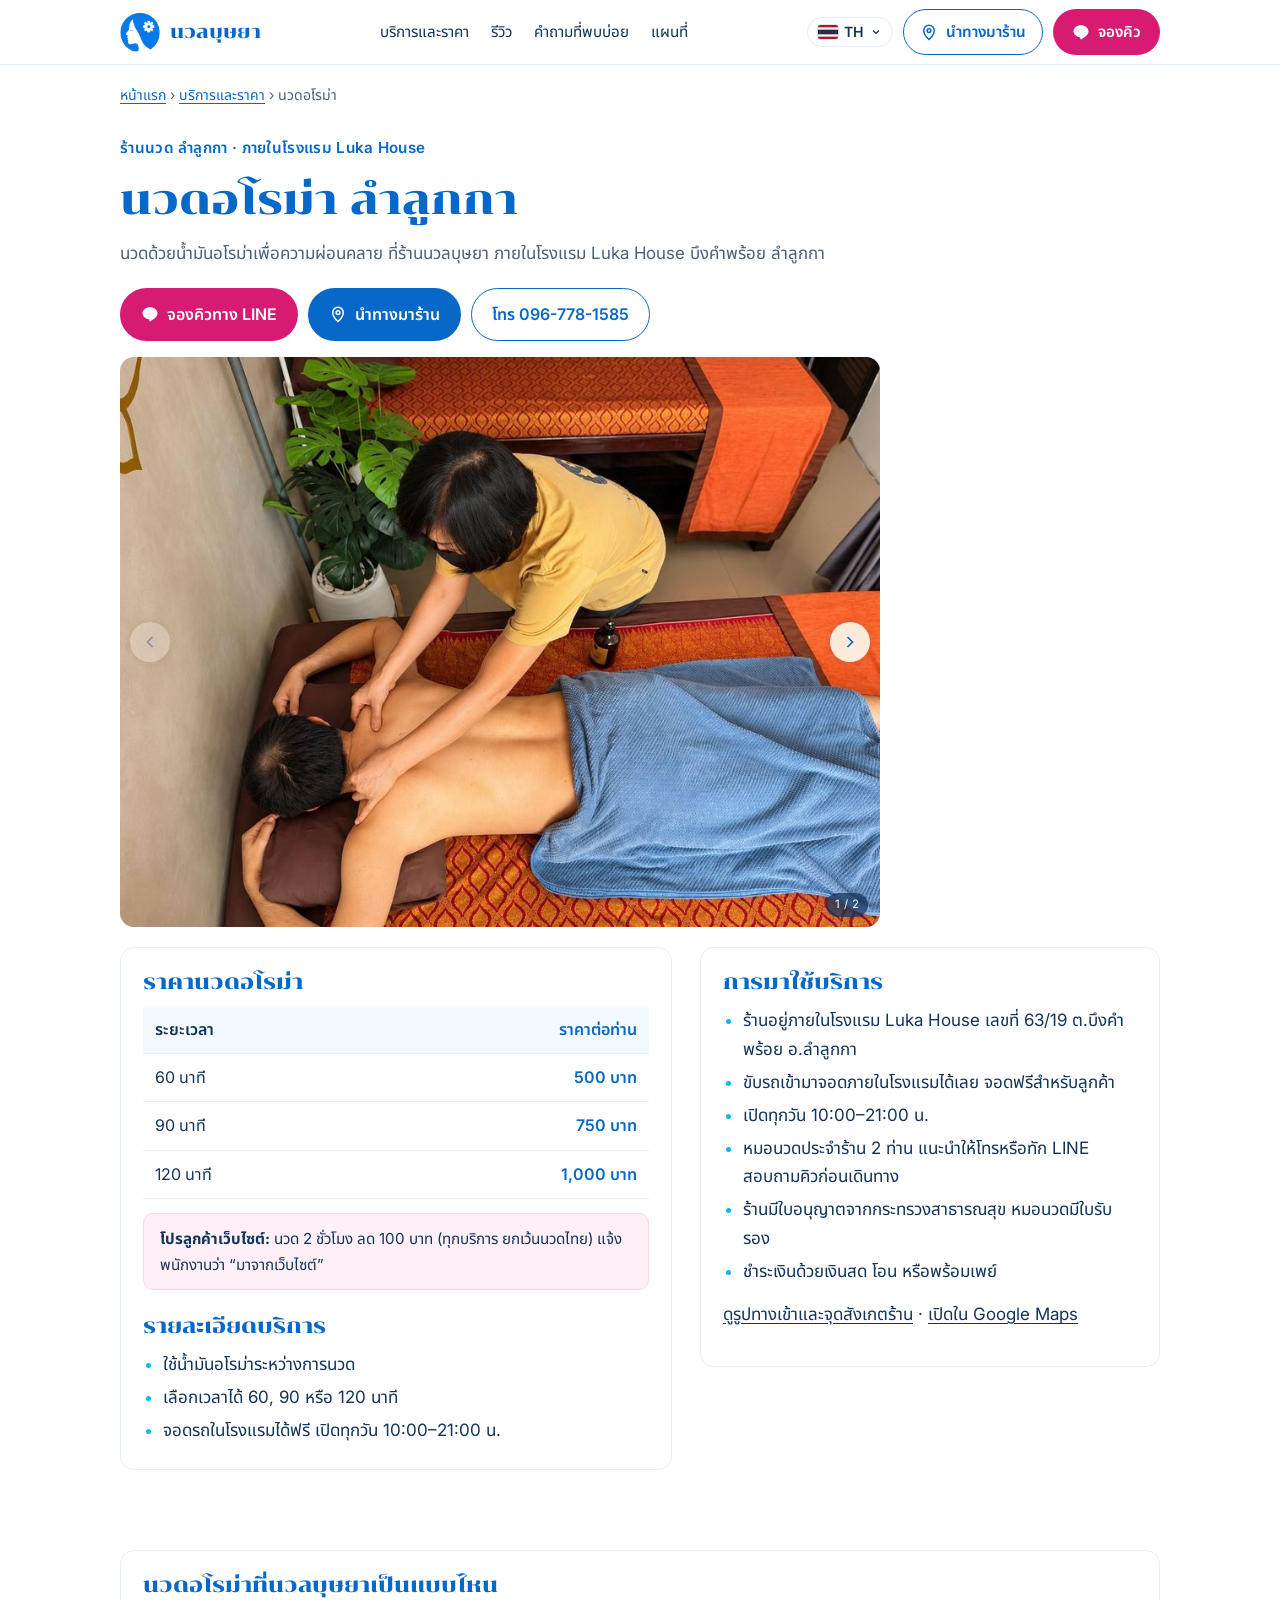
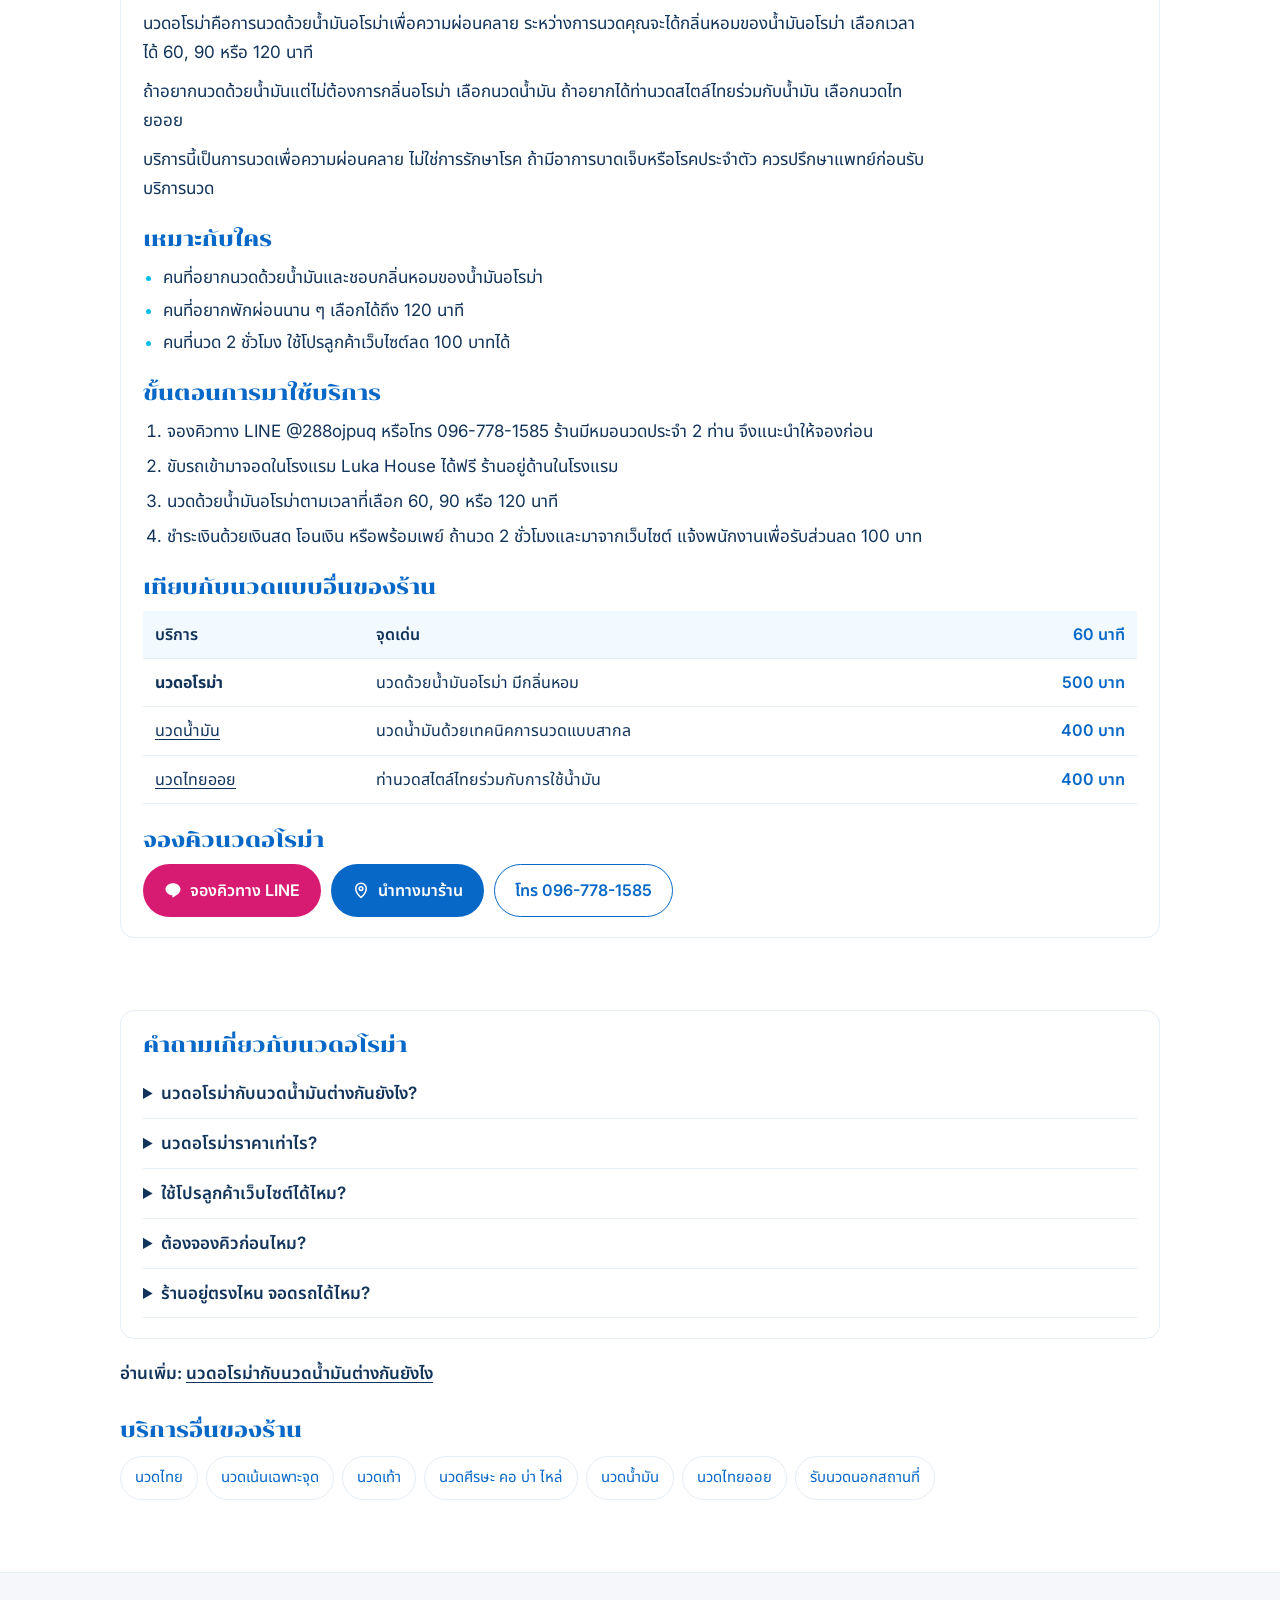
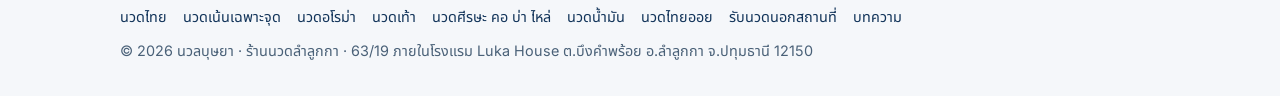
==== commit 78757518: "Add /guides/ section and article: นวดอโรม่ากับนวดน้ำมันต่างกันยังไง Content calendar week 3. Facts f" ====
--- a/aromatherapy/index.html
+++ b/aromatherapy/index.html
@@ -303,6 +303,7 @@
         <details><summary>ต้องจองคิวก่อนไหม?</summary><p>ร้านมีหมอนวดประจำ 2 ท่าน แนะนำให้โทร 096-778-1585 หรือทัก LINE @288ojpuq สอบถามคิวก่อนเดินทาง</p></details>
         <details><summary>ร้านอยู่ตรงไหน จอดรถได้ไหม?</summary><p>ร้านอยู่ด้านในโรงแรม Luka House ต.บึงคำพร้อย อ.ลำลูกกา ขับรถเข้ามาจอดภายในโรงแรมได้ฟรี</p></details>
       </div>
+      <p class="related-guide">อ่านเพิ่ม: <a href="/guides/aromatherapy-vs-oil-massage/">นวดอโรม่ากับนวดน้ำมันต่างกันยังไง</a></p>
       <h2 style="margin:28px 0 12px;font-size:1.3rem">บริการอื่นของร้าน</h2>
       <ul class="other-services"><li><a href="/thai-massage/">นวดไทย</a></li><li><a href="/deep-tissue/">นวดเน้นเฉพาะจุด</a></li><li><a href="/foot-massage/">นวดเท้า</a></li><li><a href="/head-neck-shoulder/">นวดศีรษะ คอ บ่า ไหล่</a></li><li><a href="/oil-massage/">นวดน้ำมัน</a></li><li><a href="/thai-oil/">นวดไทยออย</a></li><li><a href="/outcall/">รับนวดนอกสถานที่</a></li></ul>
     </div>
@@ -310,7 +311,7 @@
 </main>
 <footer>
   <div class="wrap row" style="flex-direction:column;align-items:flex-start;gap:10px">
-    <nav class="footer-links" aria-label="บริการทั้งหมด"><a href="/thai-massage/">นวดไทย</a><a href="/deep-tissue/">นวดเน้นเฉพาะจุด</a><a href="/aromatherapy/">นวดอโรม่า</a><a href="/foot-massage/">นวดเท้า</a><a href="/head-neck-shoulder/">นวดศีรษะ คอ บ่า ไหล่</a><a href="/oil-massage/">นวดน้ำมัน</a><a href="/thai-oil/">นวดไทยออย</a><a href="/outcall/">รับนวดนอกสถานที่</a></nav>
+    <nav class="footer-links" aria-label="บริการทั้งหมด"><a href="/thai-massage/">นวดไทย</a><a href="/deep-tissue/">นวดเน้นเฉพาะจุด</a><a href="/aromatherapy/">นวดอโรม่า</a><a href="/foot-massage/">นวดเท้า</a><a href="/head-neck-shoulder/">นวดศีรษะ คอ บ่า ไหล่</a><a href="/oil-massage/">นวดน้ำมัน</a><a href="/thai-oil/">นวดไทยออย</a><a href="/outcall/">รับนวดนอกสถานที่</a><a href="/guides/">บทความ</a></nav>
     <span>© 2026 นวลบุษยา · ร้านนวดลำลูกกา · 63/19 ภายในโรงแรม Luka House ต.บึงคำพร้อย อ.ลำลูกกา จ.ปทุมธานี 12150</span>
   </div>
 </footer>
--- a/styles/site.css
+++ b/styles/site.css
@@ -196,6 +196,16 @@
 .steps li{margin:6px 0}
 .compare-table td:nth-child(2){text-align:left;font-weight:400;color:var(--ink)}
 .compare-table td,.compare-table th{vertical-align:top}
+.guide .wrap{max-width:760px}
+.guide h2{margin:28px 0 10px;font-size:1.35rem}
+.guide p{margin:10px 0 0}
+.guide-table th a{color:inherit}
+.guide-table td:nth-child(n+2){text-align:left;font-weight:400}
+.guide-note{color:var(--muted);font-size:.93rem}
+.guide-list{list-style:none;padding:0;margin:20px 0 0;display:grid;gap:12px}
+.guide-list li{background:var(--surface);border:1px solid var(--line);border-radius:var(--radius);padding:16px 18px}
+.guide-list span{color:var(--muted);font-size:.93rem}
+.related-guide{margin:20px 0 0;font-weight:600}
 /* language dropdown (shared with generated pages via tools/build_pages.py) */
 .header-actions{display:flex;align-items:center;gap:10px}
 .lang-menu{position:relative}
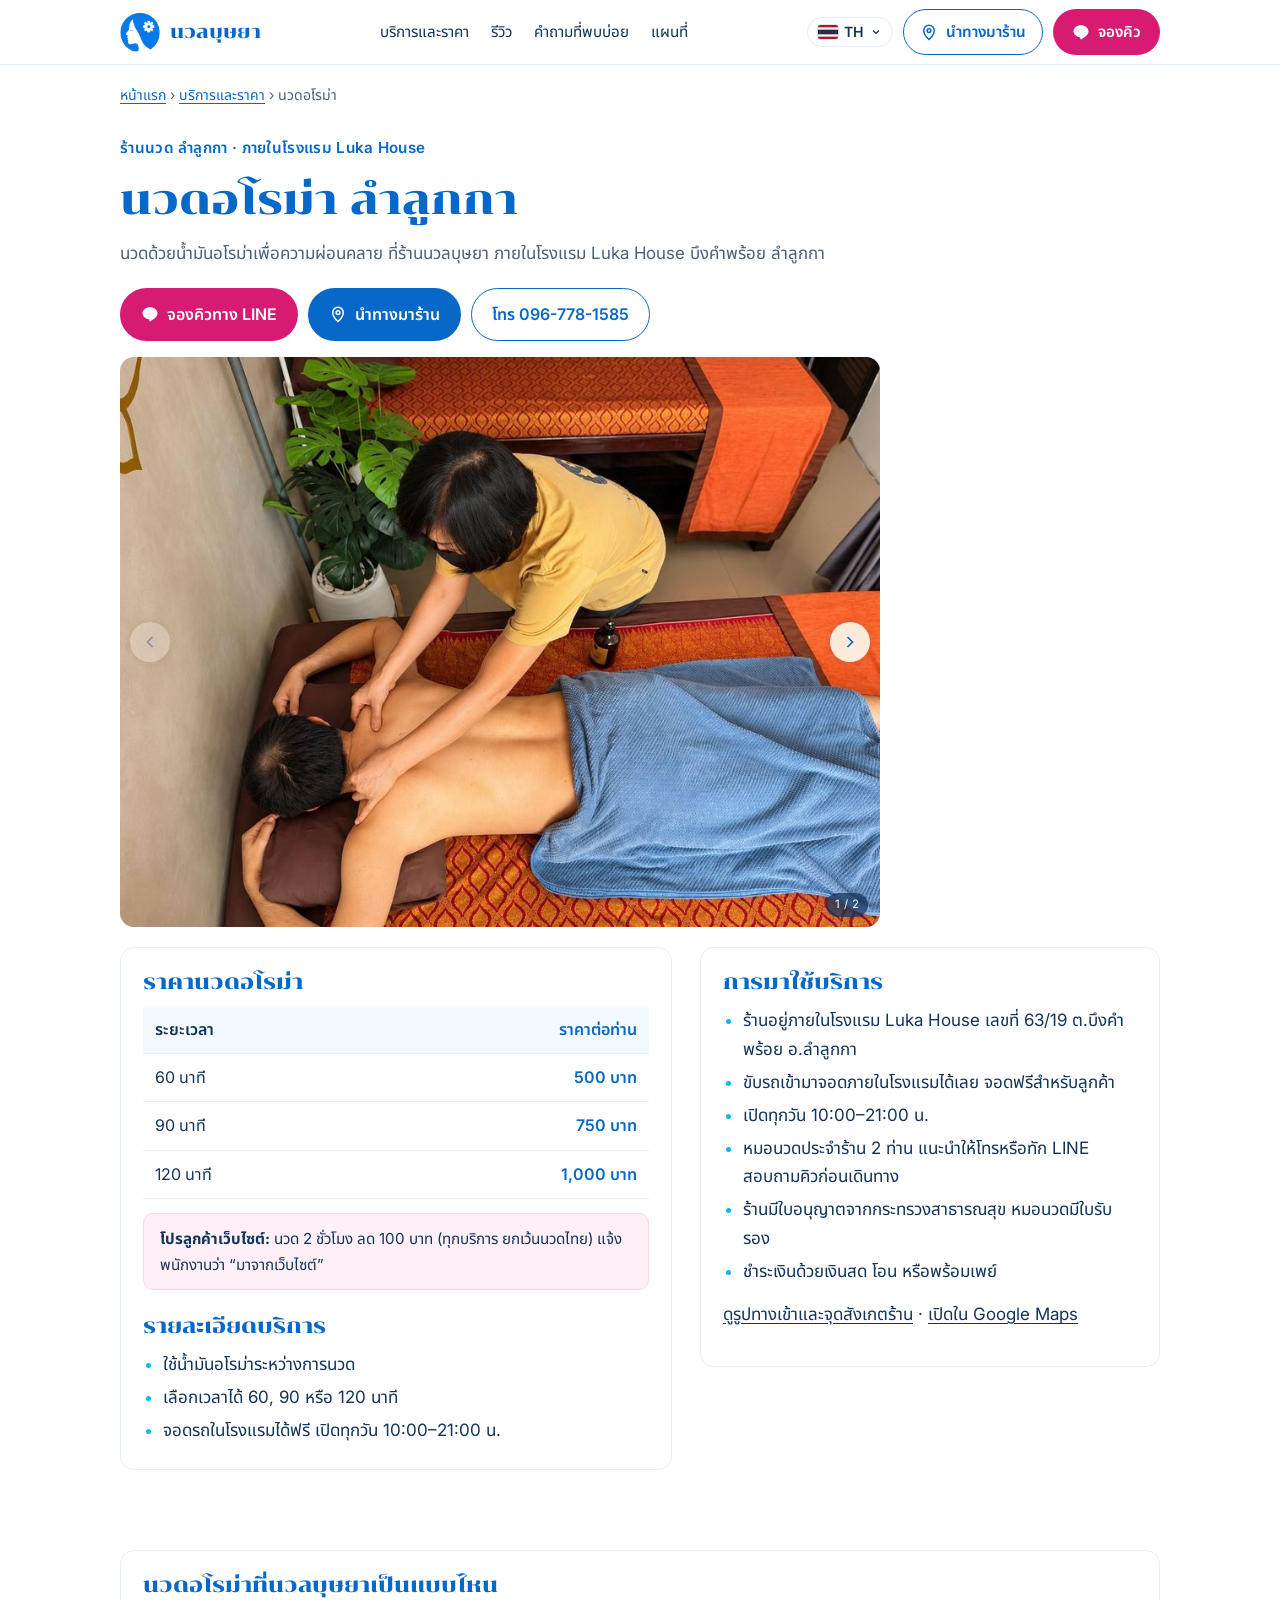
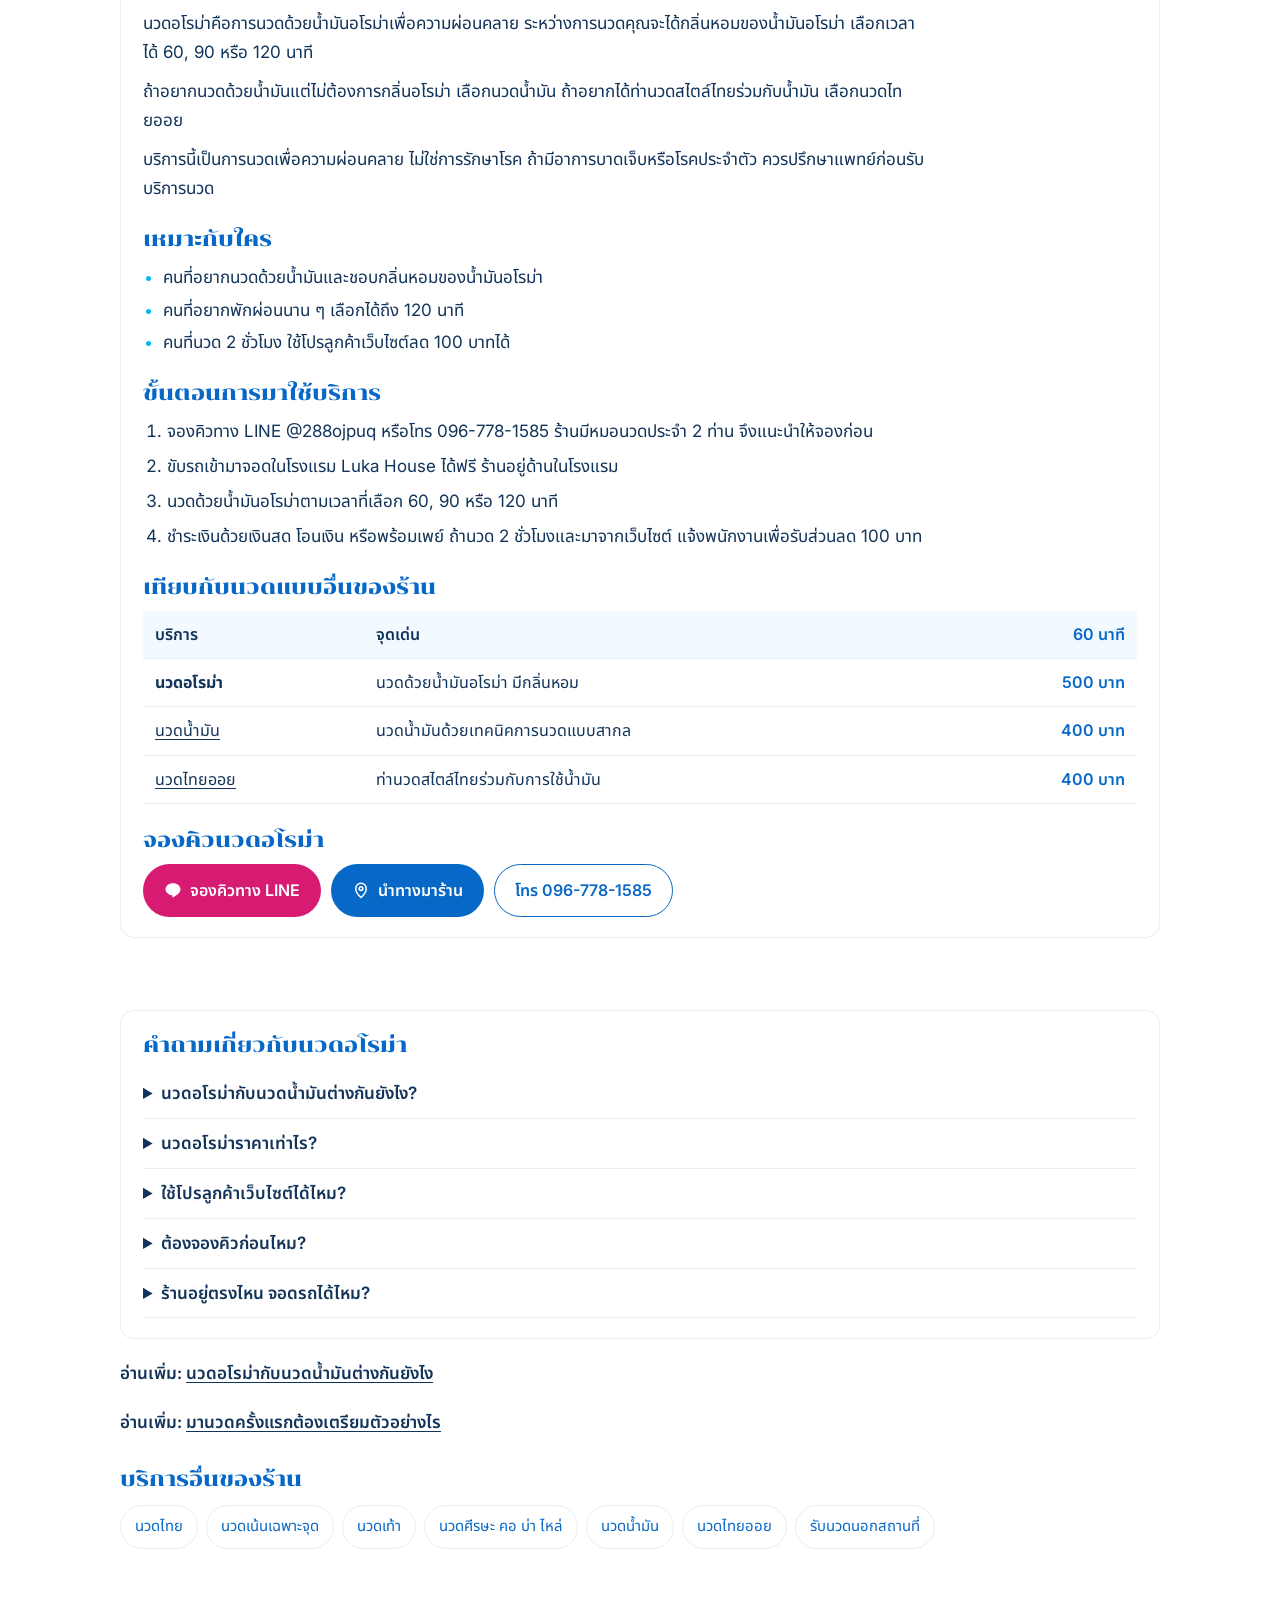
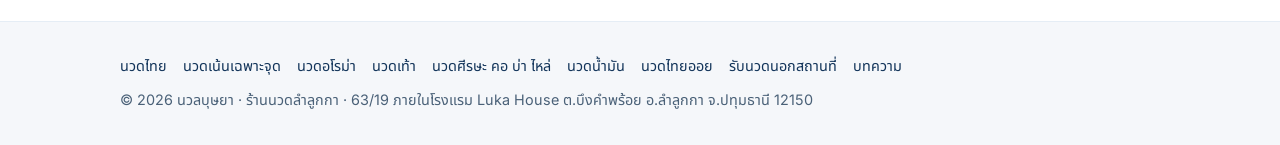
==== commit 0fc9cabf: "Add article: มานวดครั้งแรกต้องเตรียมตัวอย่างไร (incl. นวดอโรม่าต้องถอดหมดไหม) Content calendar week " ====
--- a/aromatherapy/index.html
+++ b/aromatherapy/index.html
@@ -304,6 +304,7 @@
         <details><summary>ร้านอยู่ตรงไหน จอดรถได้ไหม?</summary><p>ร้านอยู่ด้านในโรงแรม Luka House ต.บึงคำพร้อย อ.ลำลูกกา ขับรถเข้ามาจอดภายในโรงแรมได้ฟรี</p></details>
       </div>
       <p class="related-guide">อ่านเพิ่ม: <a href="/guides/aromatherapy-vs-oil-massage/">นวดอโรม่ากับนวดน้ำมันต่างกันยังไง</a></p>
+      <p class="related-guide">อ่านเพิ่ม: <a href="/guides/first-visit/">มานวดครั้งแรกต้องเตรียมตัวอย่างไร</a></p>
       <h2 style="margin:28px 0 12px;font-size:1.3rem">บริการอื่นของร้าน</h2>
       <ul class="other-services"><li><a href="/thai-massage/">นวดไทย</a></li><li><a href="/deep-tissue/">นวดเน้นเฉพาะจุด</a></li><li><a href="/foot-massage/">นวดเท้า</a></li><li><a href="/head-neck-shoulder/">นวดศีรษะ คอ บ่า ไหล่</a></li><li><a href="/oil-massage/">นวดน้ำมัน</a></li><li><a href="/thai-oil/">นวดไทยออย</a></li><li><a href="/outcall/">รับนวดนอกสถานที่</a></li></ul>
     </div>
--- a/styles/theme.css
+++ b/styles/theme.css
@@ -192,3 +192,11 @@
 :focus-visible{outline:3px solid var(--blue);outline-offset:2px}
 
 @media (prefers-reduced-motion:reduce){.btn,.wellness-services .service-book{transition:none}.btn:hover{transform:none}}
+
+/* Staff section above the reviews (owner photos, 22 Nov 2026) */
+.team{background:var(--blue-50)}
+.team-grid{display:grid;gap:32px;align-items:center}
+@media (min-width:821px){.team-grid{grid-template-columns:minmax(0,380px) 1fr;gap:48px}}
+.team-photo{margin:0;max-width:420px;width:100%;justify-self:center;background:#fff;border:1px solid var(--border);border-radius:14px;overflow:hidden}
+.team-photo .service-gallery .service-gallery-slide img{width:100%;height:auto;aspect-ratio:3/4;object-fit:cover}
+.team-intro{color:var(--text-muted);margin-top:12px}
